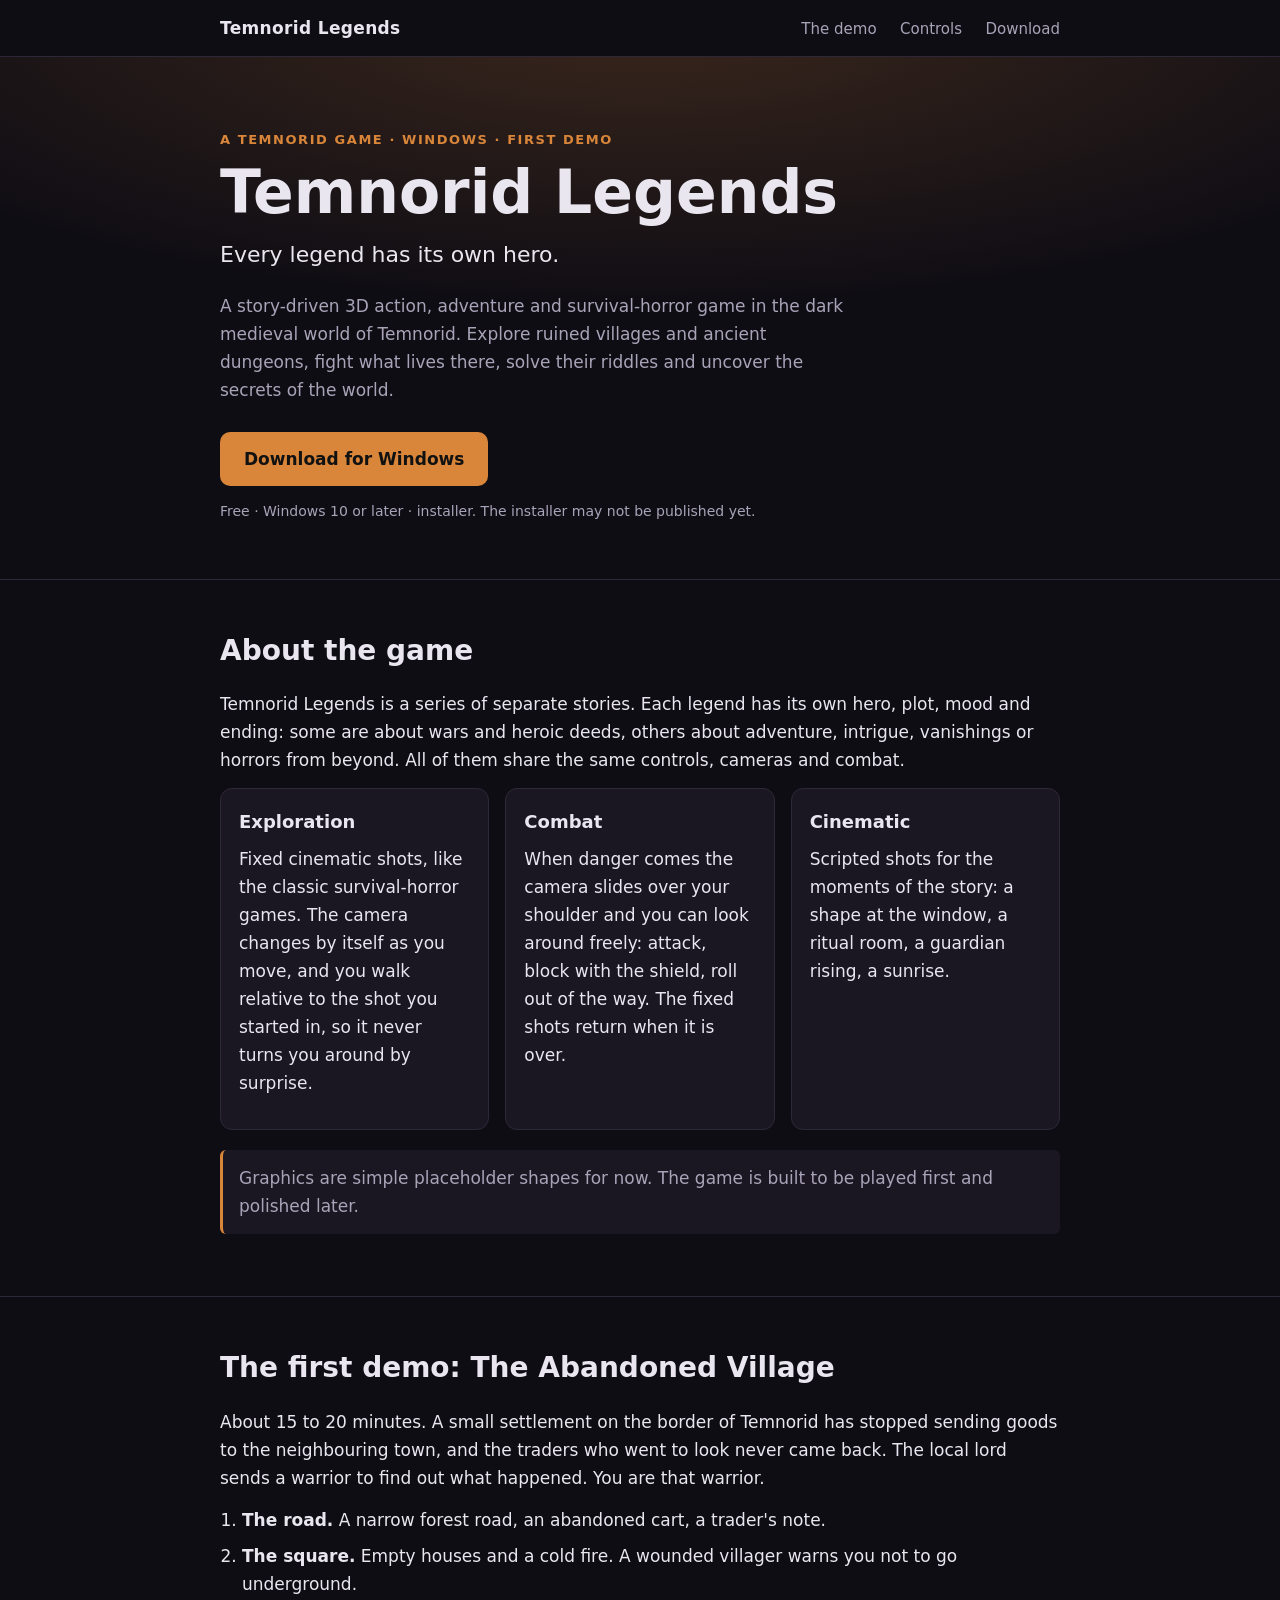
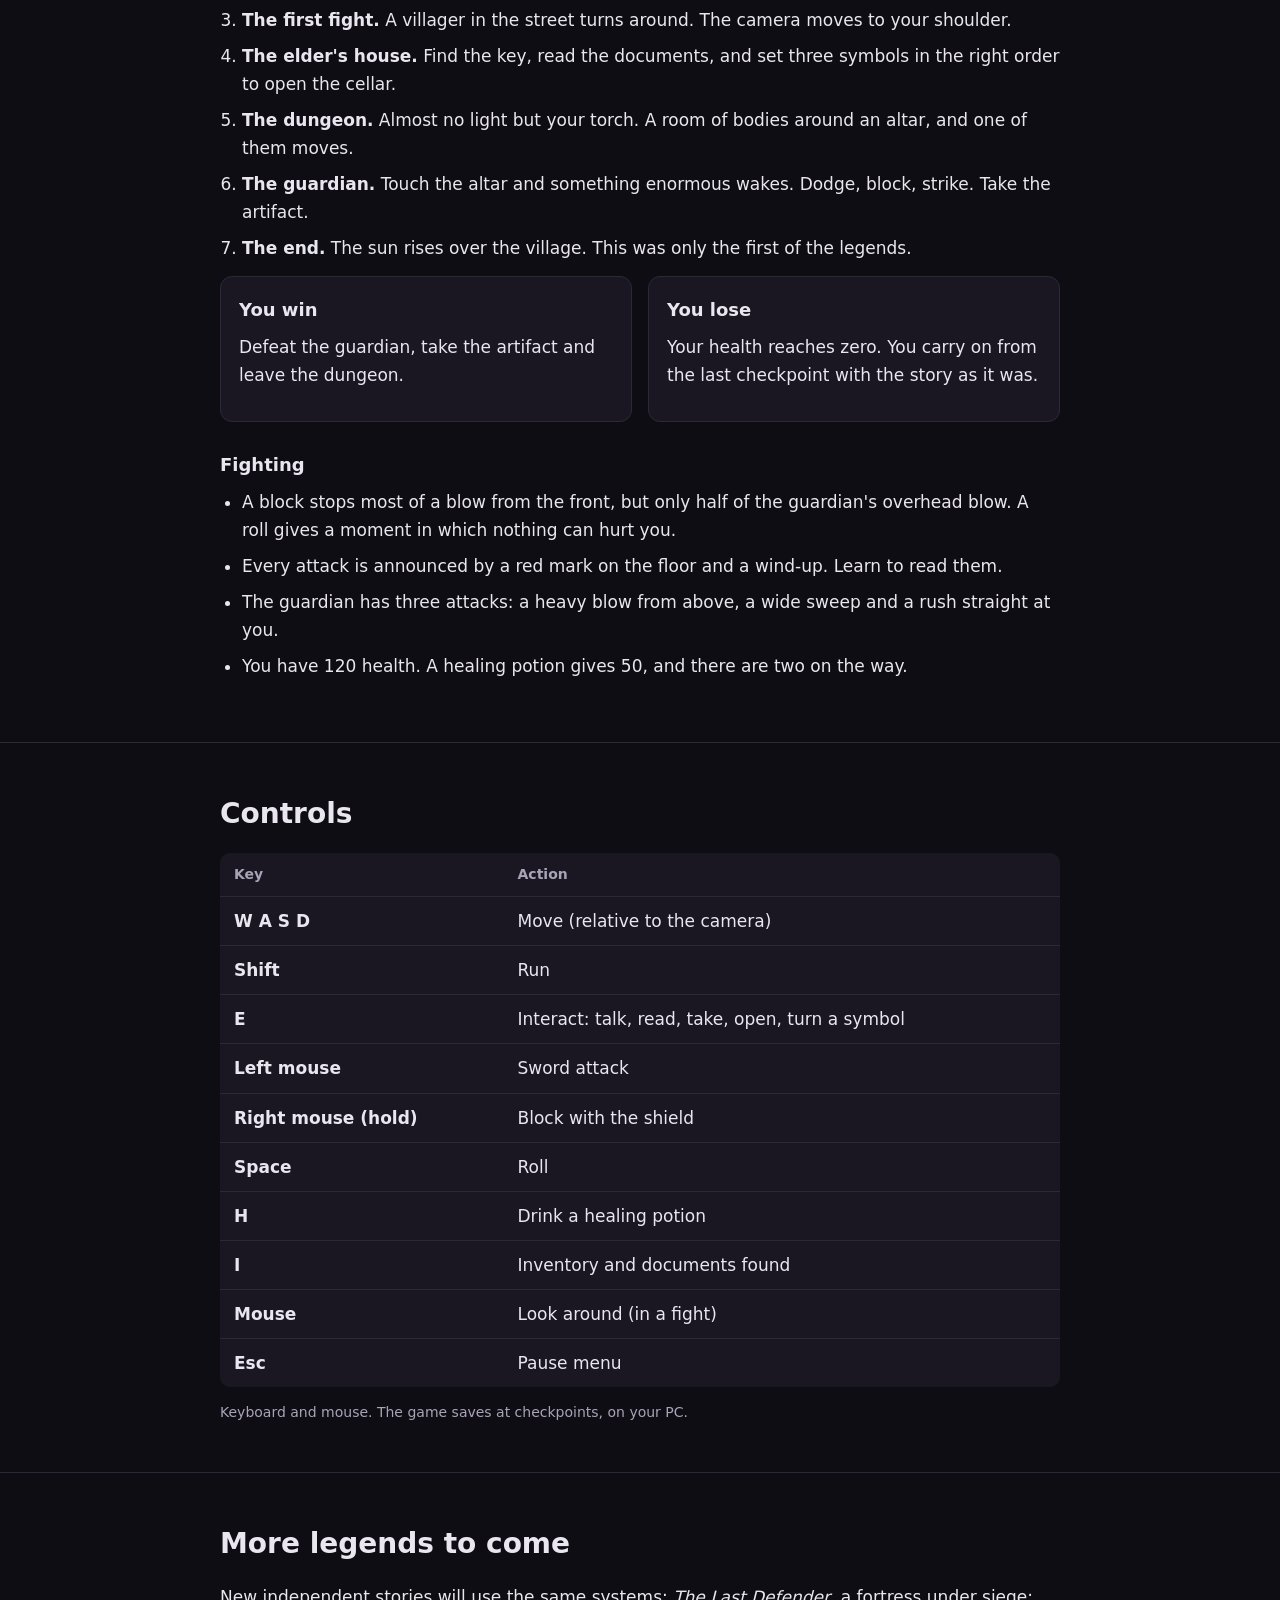
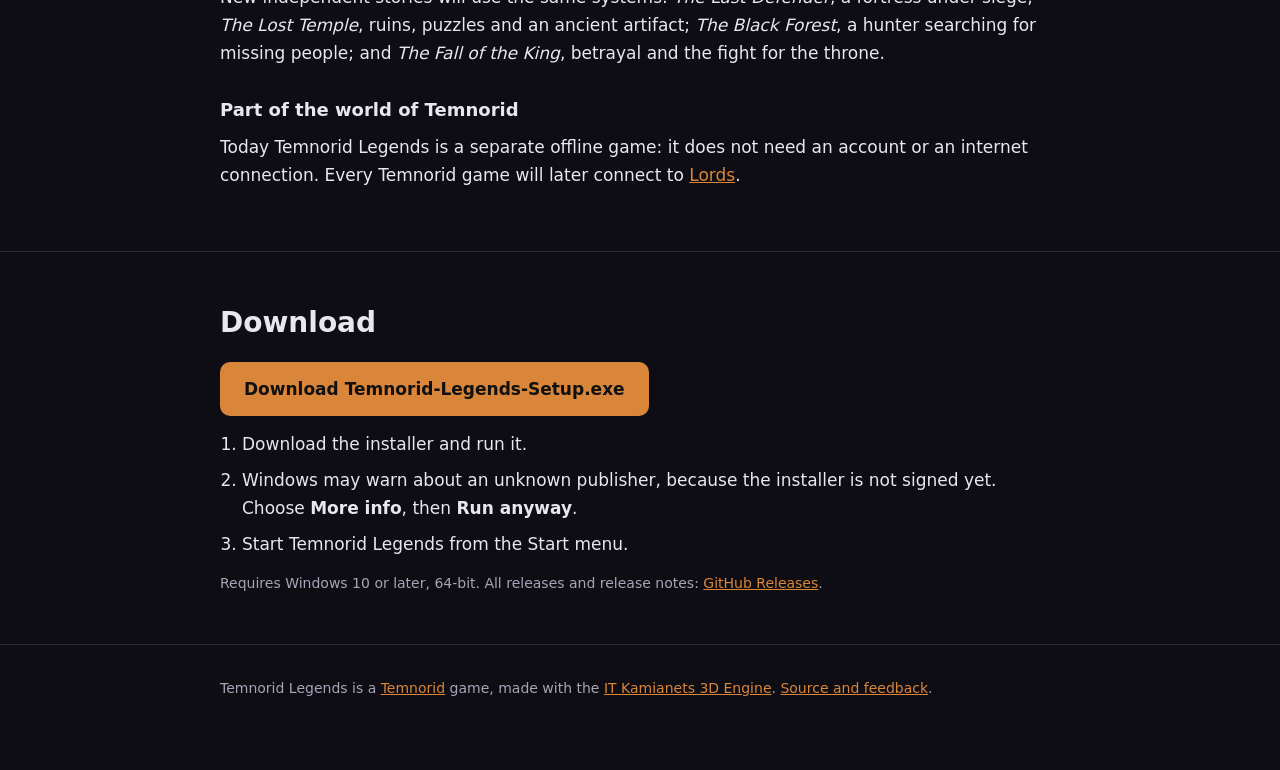
==== docs/index.html @ eae2a711 "Initial release of Temnorid legends" ====
<!doctype html>
<html lang="en">
<head>
	<meta charset="utf-8">
	<meta name="viewport" content="width=device-width, initial-scale=1">
	<title>Temnorid Legends</title>
	<meta name="description" content="Temnorid Legends: a story-driven 3D action, adventure and survival-horror game in the dark medieval world of Temnorid. The first demo, The Abandoned Village, sends a lone warrior to find out why a border settlement went silent.">
	<link rel="canonical" href="https://legends.temnorid.com/">
	<meta property="og:type" content="website">
	<meta property="og:title" content="Temnorid Legends">
	<meta property="og:description" content="Every legend has its own hero. The first demo: The Abandoned Village.">
	<meta property="og:url" content="https://legends.temnorid.com/">
	<meta name="theme-color" content="#0f0d14">
	<style>
		:root { --accent: #d9863a; --bg: #0f0d14; --panel: #1a1722; --line: #2d2838; --text: #e9e6f0; --muted: #a9a3b8; }
		* { box-sizing: border-box; }
		html { scroll-behavior: smooth; }
		body { margin: 0; background: var(--bg); color: var(--text); font: 17px/1.65 system-ui, -apple-system, "Segoe UI", Roboto, sans-serif; }
		a { color: var(--accent); }
		.wrap { max-width: 880px; margin: 0 auto; padding: 0 20px; }
		header.site { border-bottom: 1px solid var(--line); }
		header.site .wrap { display: flex; align-items: center; justify-content: space-between; padding-top: 14px; padding-bottom: 14px; }
		.brand { font-weight: 700; color: var(--text); text-decoration: none; letter-spacing: .02em; }
		nav a { margin-left: 18px; color: var(--muted); text-decoration: none; font-size: 15px; }
		nav a:hover { color: var(--text); }
		.hero { padding: 72px 0 56px; border-bottom: 1px solid var(--line); background: radial-gradient(900px 300px at 50% -10%, color-mix(in srgb, var(--accent) 22%, transparent), transparent); }
		.eyebrow { color: var(--accent); font-weight: 700; letter-spacing: .12em; text-transform: uppercase; font-size: 13px; margin: 0 0 10px; }
		h1 { font-size: clamp(36px, 7vw, 60px); line-height: 1.08; margin: 0 0 12px; }
		.tagline { font-size: 22px; color: var(--text); margin: 0 0 18px; }
		.lead { color: var(--muted); max-width: 640px; margin: 0 0 28px; }
		.btn { display: inline-block; background: var(--accent); color: #111; font-weight: 700; padding: 13px 24px; border-radius: 10px; text-decoration: none; }
		.btn:hover { filter: brightness(1.1); }
		.fine { color: var(--muted); font-size: 14px; margin: 14px 0 0; }
		section { padding: 48px 0; border-bottom: 1px solid var(--line); }
		h2 { font-size: 28px; margin: 0 0 16px; }
		h3 { font-size: 18px; margin: 28px 0 8px; }
		p { margin: 0 0 14px; }
		ol, ul { padding-left: 22px; margin: 0 0 14px; }
		li { margin-bottom: 8px; }
		table { width: 100%; border-collapse: collapse; background: var(--panel); border-radius: 10px; overflow: hidden; }
		th, td { text-align: left; padding: 10px 14px; border-bottom: 1px solid var(--line); vertical-align: top; }
		th { color: var(--muted); font-weight: 600; font-size: 14px; }
		tr:last-child td { border-bottom: 0; }
		td:first-child { white-space: nowrap; font-weight: 600; }
		.cards { display: grid; gap: 16px; grid-template-columns: repeat(auto-fit, minmax(240px, 1fr)); }
		.card { background: var(--panel); border: 1px solid var(--line); border-radius: 12px; padding: 18px; }
		.card h3 { margin-top: 0; }
		.note { background: var(--panel); border-left: 3px solid var(--accent); padding: 14px 16px; border-radius: 6px; color: var(--muted); }
		footer { padding: 32px 0 56px; color: var(--muted); font-size: 14px; }
		:focus-visible { outline: 2px solid var(--accent); outline-offset: 3px; }
		@media (max-width: 560px) { nav a:not(:last-child) { display: none; } }
	</style>
</head>
<body>
	<header class="site">
		<div class="wrap">
			<a class="brand" href="./">Temnorid Legends</a>
			<nav aria-label="Main">
				<a href="#demo">The demo</a>
				<a href="#controls">Controls</a>
				<a href="#download">Download</a>
			</nav>
		</div>
	</header>

	<main>
		<div class="hero">
			<div class="wrap">
				<p class="eyebrow">A Temnorid game · Windows · first demo</p>
				<h1>Temnorid Legends</h1>
				<p class="tagline">Every legend has its own hero.</p>
				<p class="lead">A story-driven 3D action, adventure and survival-horror game in the dark medieval world of Temnorid. Explore ruined villages and ancient dungeons, fight what lives there, solve their riddles and uncover the secrets of the world.</p>
				<a class="btn" href="https://github.com/WebArtWork/legends.temnorid.com/releases/latest/download/Temnorid-Legends-Setup.exe">Download for Windows</a>
				<p class="fine">Free · Windows 10 or later · installer. The installer may not be published yet.</p>
			</div>
		</div>

		<section id="about">
			<div class="wrap">
				<h2>About the game</h2>
				<p>Temnorid Legends is a series of separate stories. Each legend has its own hero, plot, mood and ending: some are about wars and heroic deeds, others about adventure, intrigue, vanishings or horrors from beyond. All of them share the same controls, cameras and combat.</p>
				<div class="cards">
					<div class="card"><h3>Exploration</h3><p>Fixed cinematic shots, like the classic survival-horror games. The camera changes by itself as you move, and you walk relative to the shot you started in, so it never turns you around by surprise.</p></div>
					<div class="card"><h3>Combat</h3><p>When danger comes the camera slides over your shoulder and you can look around freely: attack, block with the shield, roll out of the way. The fixed shots return when it is over.</p></div>
					<div class="card"><h3>Cinematic</h3><p>Scripted shots for the moments of the story: a shape at the window, a ritual room, a guardian rising, a sunrise.</p></div>
				</div>
				<p class="note" style="margin-top:20px">Graphics are simple placeholder shapes for now. The game is built to be played first and polished later.</p>
			</div>
		</section>

		<section id="demo">
			<div class="wrap">
				<h2>The first demo: The Abandoned Village</h2>
				<p>About 15 to 20 minutes. A small settlement on the border of Temnorid has stopped sending goods to the neighbouring town, and the traders who went to look never came back. The local lord sends a warrior to find out what happened. You are that warrior.</p>
				<ol>
					<li><strong>The road.</strong> A narrow forest road, an abandoned cart, a trader's note.</li>
					<li><strong>The square.</strong> Empty houses and a cold fire. A wounded villager warns you not to go underground.</li>
					<li><strong>The first fight.</strong> A villager in the street turns around. The camera moves to your shoulder.</li>
					<li><strong>The elder's house.</strong> Find the key, read the documents, and set three symbols in the right order to open the cellar.</li>
					<li><strong>The dungeon.</strong> Almost no light but your torch. A room of bodies around an altar, and one of them moves.</li>
					<li><strong>The guardian.</strong> Touch the altar and something enormous wakes. Dodge, block, strike. Take the artifact.</li>
					<li><strong>The end.</strong> The sun rises over the village. This was only the first of the legends.</li>
				</ol>
				<div class="cards">
					<div class="card"><h3>You win</h3><p>Defeat the guardian, take the artifact and leave the dungeon.</p></div>
					<div class="card"><h3>You lose</h3><p>Your health reaches zero. You carry on from the last checkpoint with the story as it was.</p></div>
				</div>
				<h3>Fighting</h3>
				<ul>
					<li>A block stops most of a blow from the front, but only half of the guardian's overhead blow. A roll gives a moment in which nothing can hurt you.</li>
					<li>Every attack is announced by a red mark on the floor and a wind-up. Learn to read them.</li>
					<li>The guardian has three attacks: a heavy blow from above, a wide sweep and a rush straight at you.</li>
					<li>You have 120 health. A healing potion gives 50, and there are two on the way.</li>
				</ul>
			</div>
		</section>

		<section id="controls">
			<div class="wrap">
				<h2>Controls</h2>
				<table>
					<thead><tr><th>Key</th><th>Action</th></tr></thead>
					<tbody>
						<tr><td>W A S D</td><td>Move (relative to the camera)</td></tr>
						<tr><td>Shift</td><td>Run</td></tr>
						<tr><td>E</td><td>Interact: talk, read, take, open, turn a symbol</td></tr>
						<tr><td>Left mouse</td><td>Sword attack</td></tr>
						<tr><td>Right mouse (hold)</td><td>Block with the shield</td></tr>
						<tr><td>Space</td><td>Roll</td></tr>
						<tr><td>H</td><td>Drink a healing potion</td></tr>
						<tr><td>I</td><td>Inventory and documents found</td></tr>
						<tr><td>Mouse</td><td>Look around (in a fight)</td></tr>
						<tr><td>Esc</td><td>Pause menu</td></tr>
					</tbody>
				</table>
				<p class="fine">Keyboard and mouse. The game saves at checkpoints, on your PC.</p>
			</div>
		</section>

		<section id="next">
			<div class="wrap">
				<h2>More legends to come</h2>
				<p>New independent stories will use the same systems: <em>The Last Defender</em>, a fortress under siege; <em>The Lost Temple</em>, ruins, puzzles and an ancient artifact; <em>The Black Forest</em>, a hunter searching for missing people; and <em>The Fall of the King</em>, betrayal and the fight for the throne.</p>
				<h3>Part of the world of Temnorid</h3>
				<p>Today Temnorid Legends is a separate offline game: it does not need an account or an internet connection. Every Temnorid game will later connect to <a href="https://lords.temnorid.com">Lords</a>.</p>
			</div>
		</section>

		<section id="download">
			<div class="wrap">
				<h2>Download</h2>
				<p><a class="btn" href="https://github.com/WebArtWork/legends.temnorid.com/releases/latest/download/Temnorid-Legends-Setup.exe">Download Temnorid-Legends-Setup.exe</a></p>
				<ol>
					<li>Download the installer and run it.</li>
					<li>Windows may warn about an unknown publisher, because the installer is not signed yet. Choose <strong>More info</strong>, then <strong>Run anyway</strong>.</li>
					<li>Start Temnorid Legends from the Start menu.</li>
				</ol>
				<p class="fine">Requires Windows 10 or later, 64-bit. All releases and release notes: <a href="https://github.com/WebArtWork/legends.temnorid.com/releases">GitHub Releases</a>.</p>
			</div>
		</section>
	</main>

	<footer>
		<div class="wrap">
			<p>Temnorid Legends is a <a href="https://temnorid.com">Temnorid</a> game, made with the <a href="https://3d.itkamianets.com">IT Kamianets 3D Engine</a>. <a href="https://github.com/WebArtWork/legends.temnorid.com">Source and feedback</a>.</p>
		</div>
	</footer>
</body>
</html>
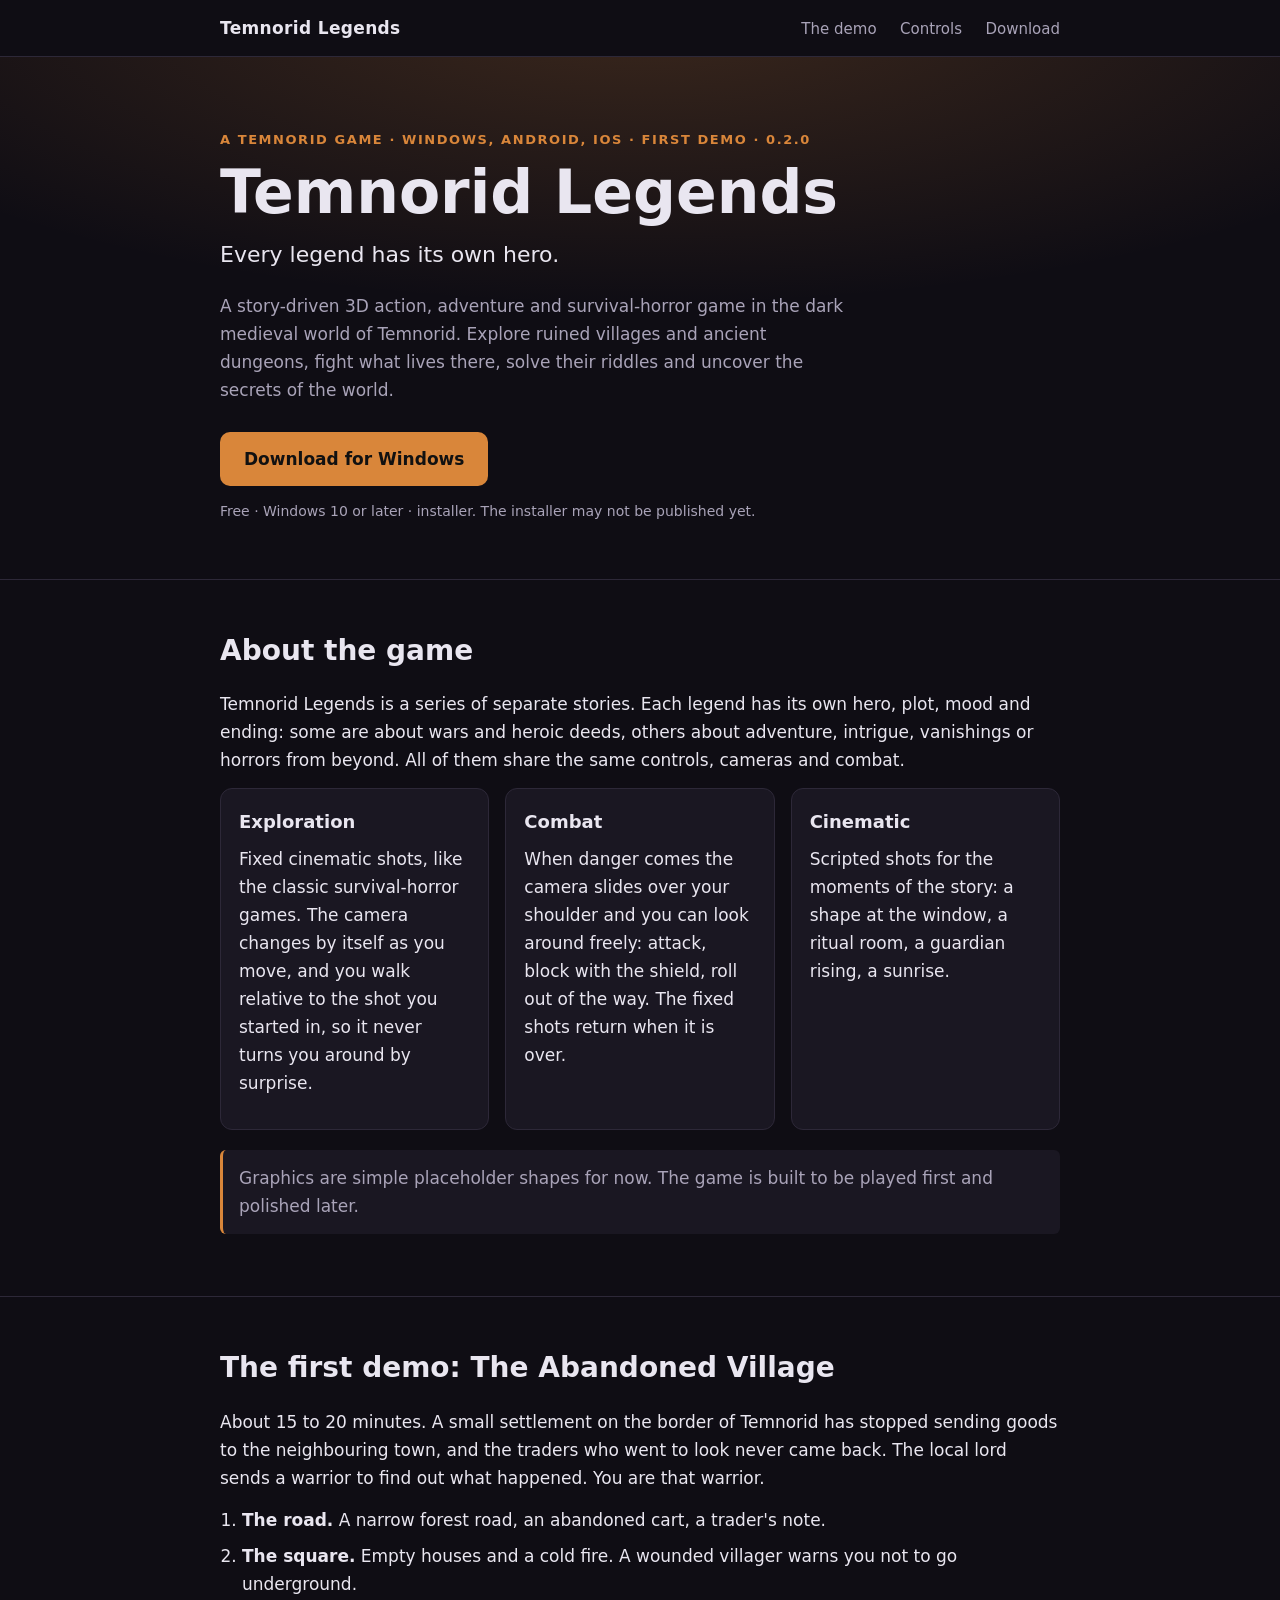
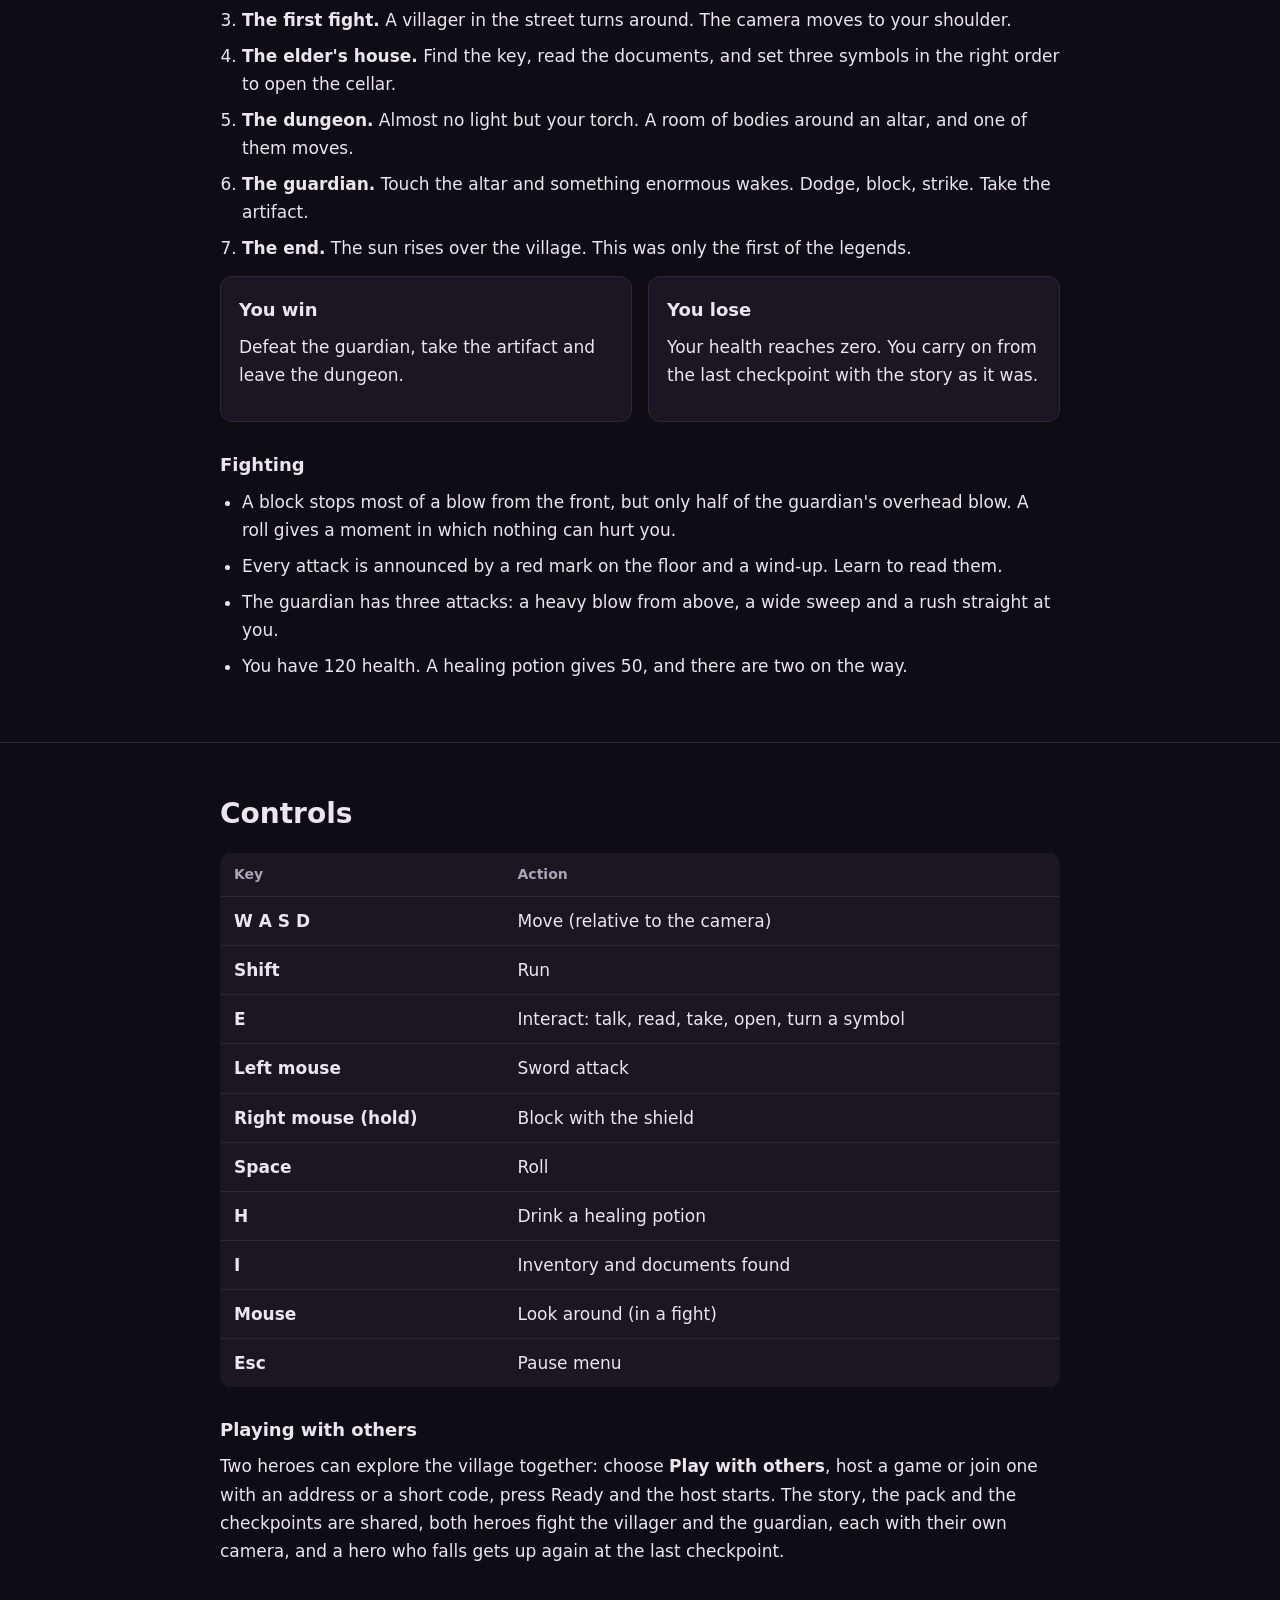
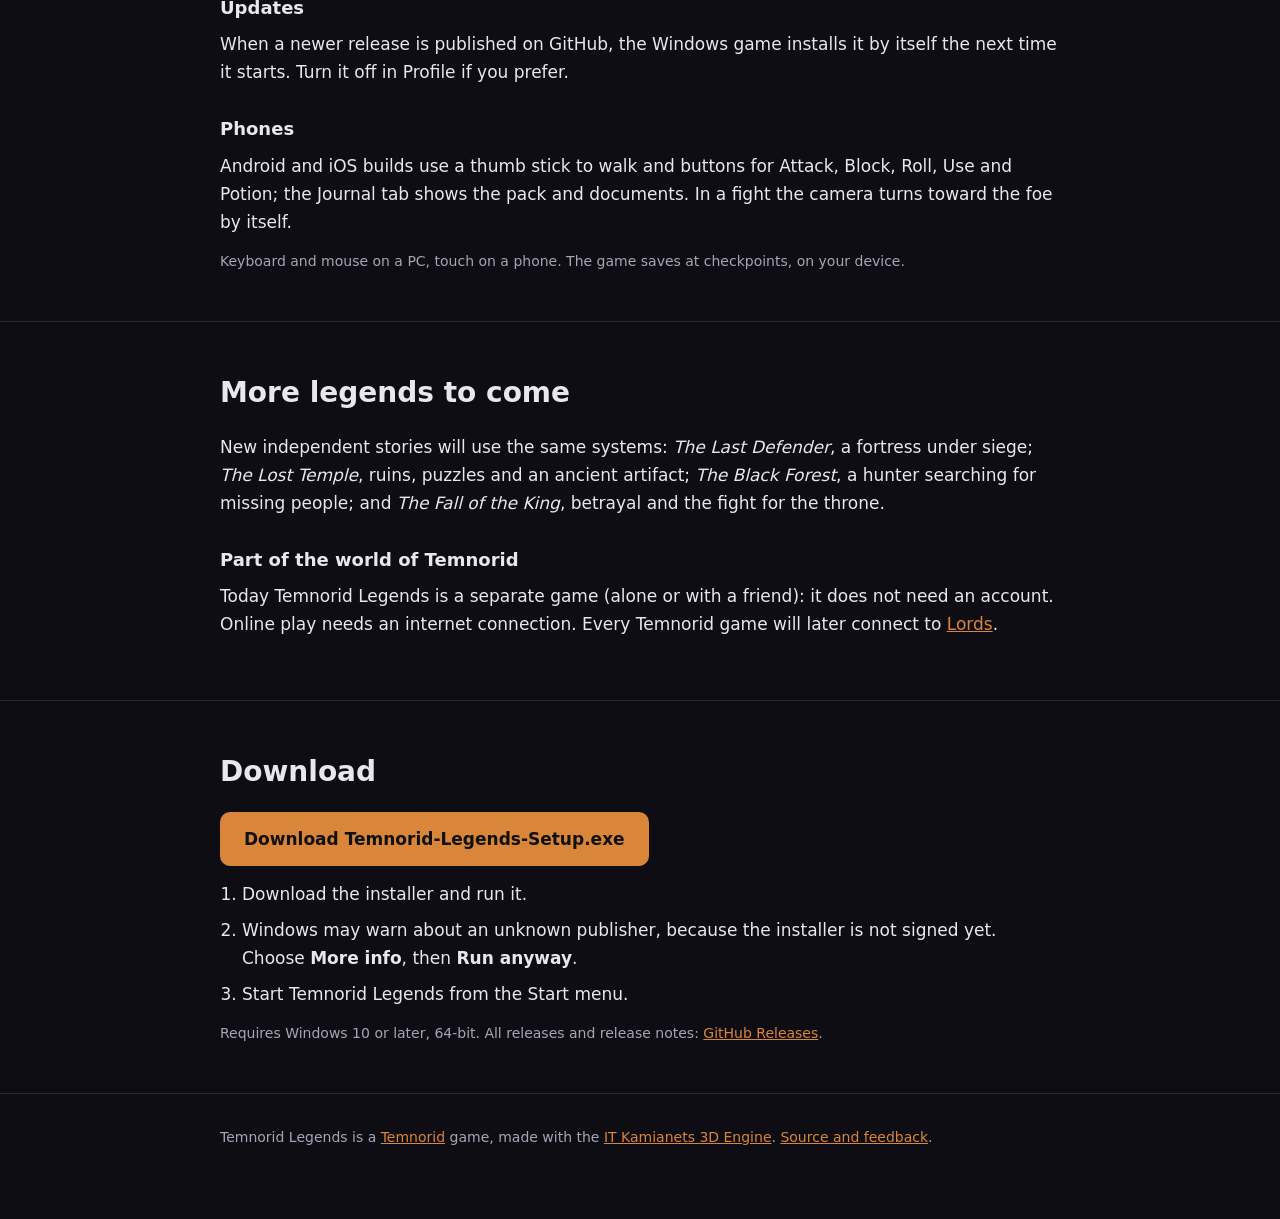
==== commit e96217db: "0.2.0: Lords-style Boot, Menu and in-game bars, online play with others, touch controls for phones, " ====
--- a/docs/index.html
+++ b/docs/index.html
@@ -66,7 +66,7 @@
 	<main>
 		<div class="hero">
 			<div class="wrap">
-				<p class="eyebrow">A Temnorid game · Windows · first demo</p>
+				<p class="eyebrow">A Temnorid game · Windows, Android, iOS · first demo · 0.2.0</p>
 				<h1>Temnorid Legends</h1>
 				<p class="tagline">Every legend has its own hero.</p>
 				<p class="lead">A story-driven 3D action, adventure and survival-horror game in the dark medieval world of Temnorid. Explore ruined villages and ancient dungeons, fight what lives there, solve their riddles and uncover the secrets of the world.</p>
@@ -133,7 +133,13 @@
 						<tr><td>Esc</td><td>Pause menu</td></tr>
 					</tbody>
 				</table>
-				<p class="fine">Keyboard and mouse. The game saves at checkpoints, on your PC.</p>
+				<h3>Playing with others</h3>
+				<p>Two heroes can explore the village together: choose <strong>Play with others</strong>, host a game or join one with an address or a short code, press Ready and the host starts. The story, the pack and the checkpoints are shared, both heroes fight the villager and the guardian, each with their own camera, and a hero who falls gets up again at the last checkpoint.</p>
+				<h3>Updates</h3>
+				<p>When a newer release is published on GitHub, the Windows game installs it by itself the next time it starts. Turn it off in Profile if you prefer.</p>
+				<h3>Phones</h3>
+				<p>Android and iOS builds use a thumb stick to walk and buttons for Attack, Block, Roll, Use and Potion; the Journal tab shows the pack and documents. In a fight the camera turns toward the foe by itself.</p>
+				<p class="fine">Keyboard and mouse on a PC, touch on a phone. The game saves at checkpoints, on your device.</p>
 			</div>
 		</section>
 
@@ -142,7 +148,7 @@
 				<h2>More legends to come</h2>
 				<p>New independent stories will use the same systems: <em>The Last Defender</em>, a fortress under siege; <em>The Lost Temple</em>, ruins, puzzles and an ancient artifact; <em>The Black Forest</em>, a hunter searching for missing people; and <em>The Fall of the King</em>, betrayal and the fight for the throne.</p>
 				<h3>Part of the world of Temnorid</h3>
-				<p>Today Temnorid Legends is a separate offline game: it does not need an account or an internet connection. Every Temnorid game will later connect to <a href="https://lords.temnorid.com">Lords</a>.</p>
+				<p>Today Temnorid Legends is a separate game (alone or with a friend): it does not need an account. Online play needs an internet connection. Every Temnorid game will later connect to <a href="https://lords.temnorid.com">Lords</a>.</p>
 			</div>
 		</section>
 
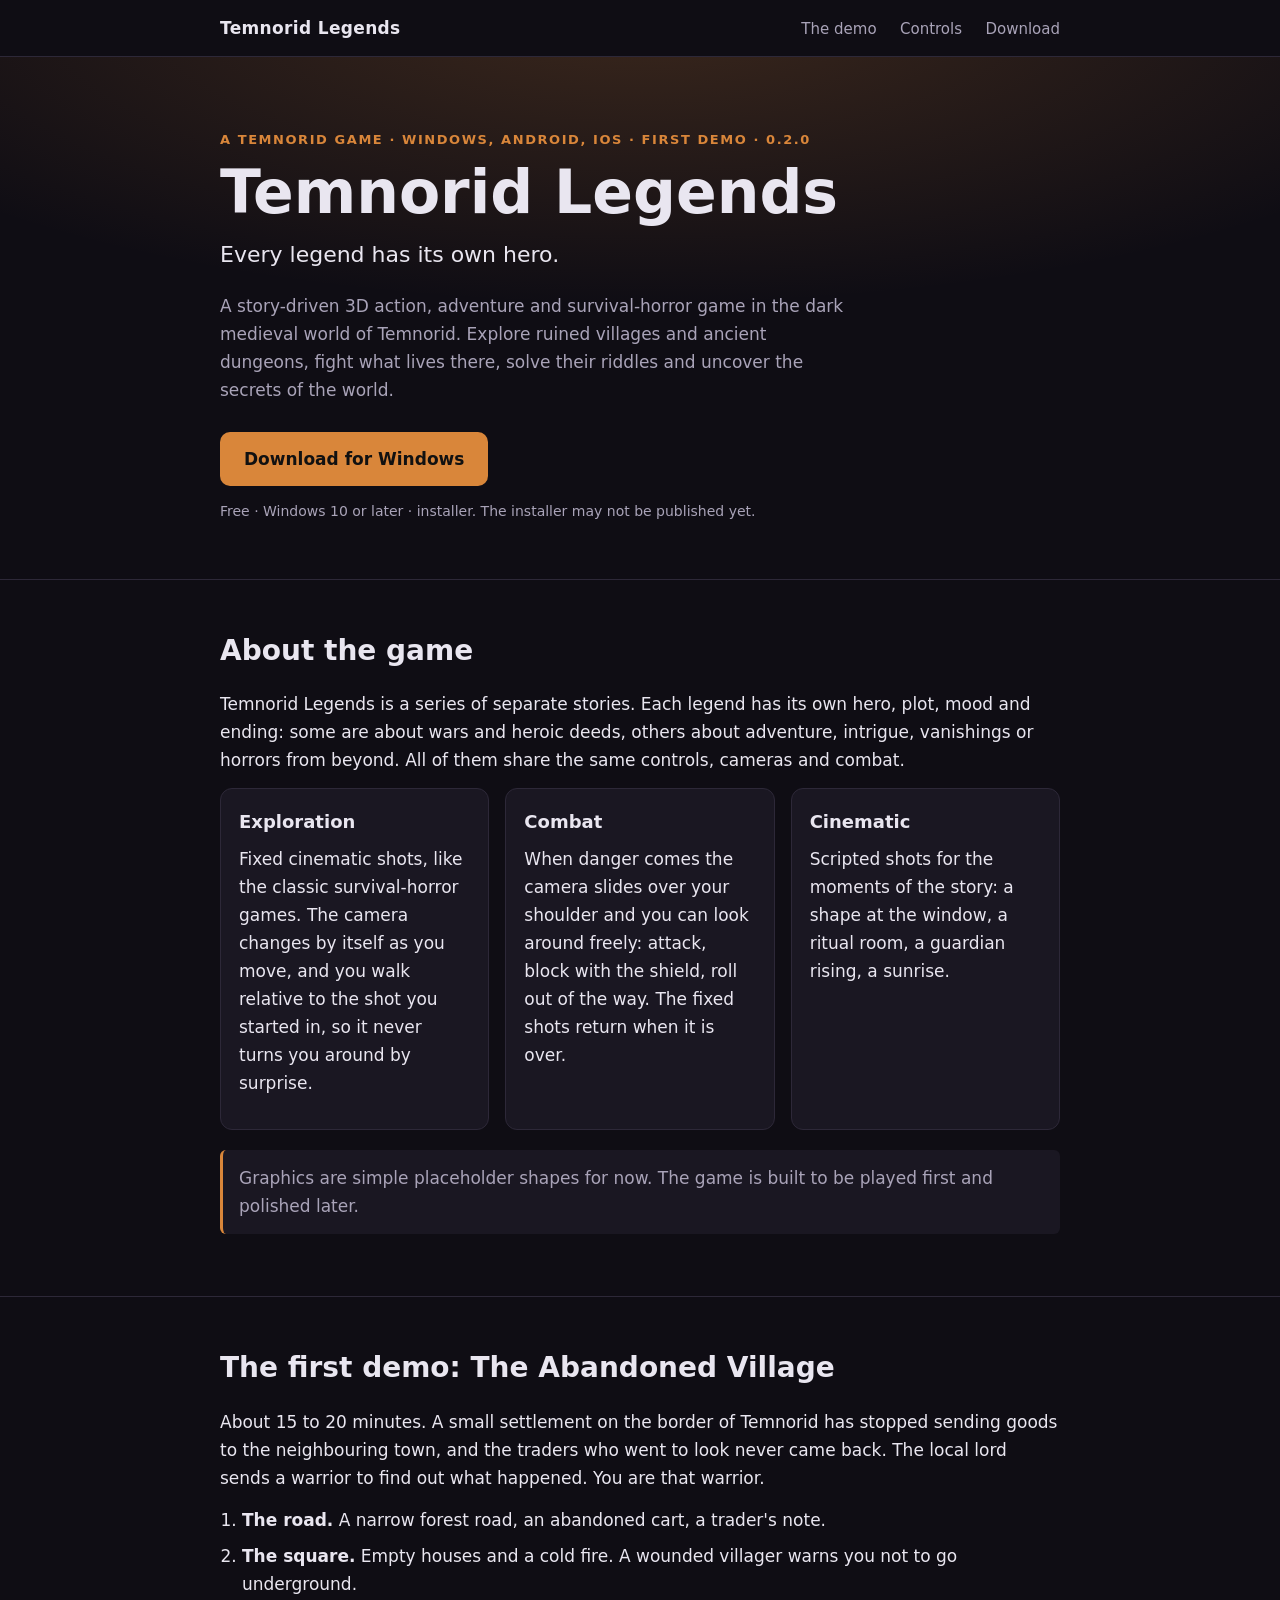
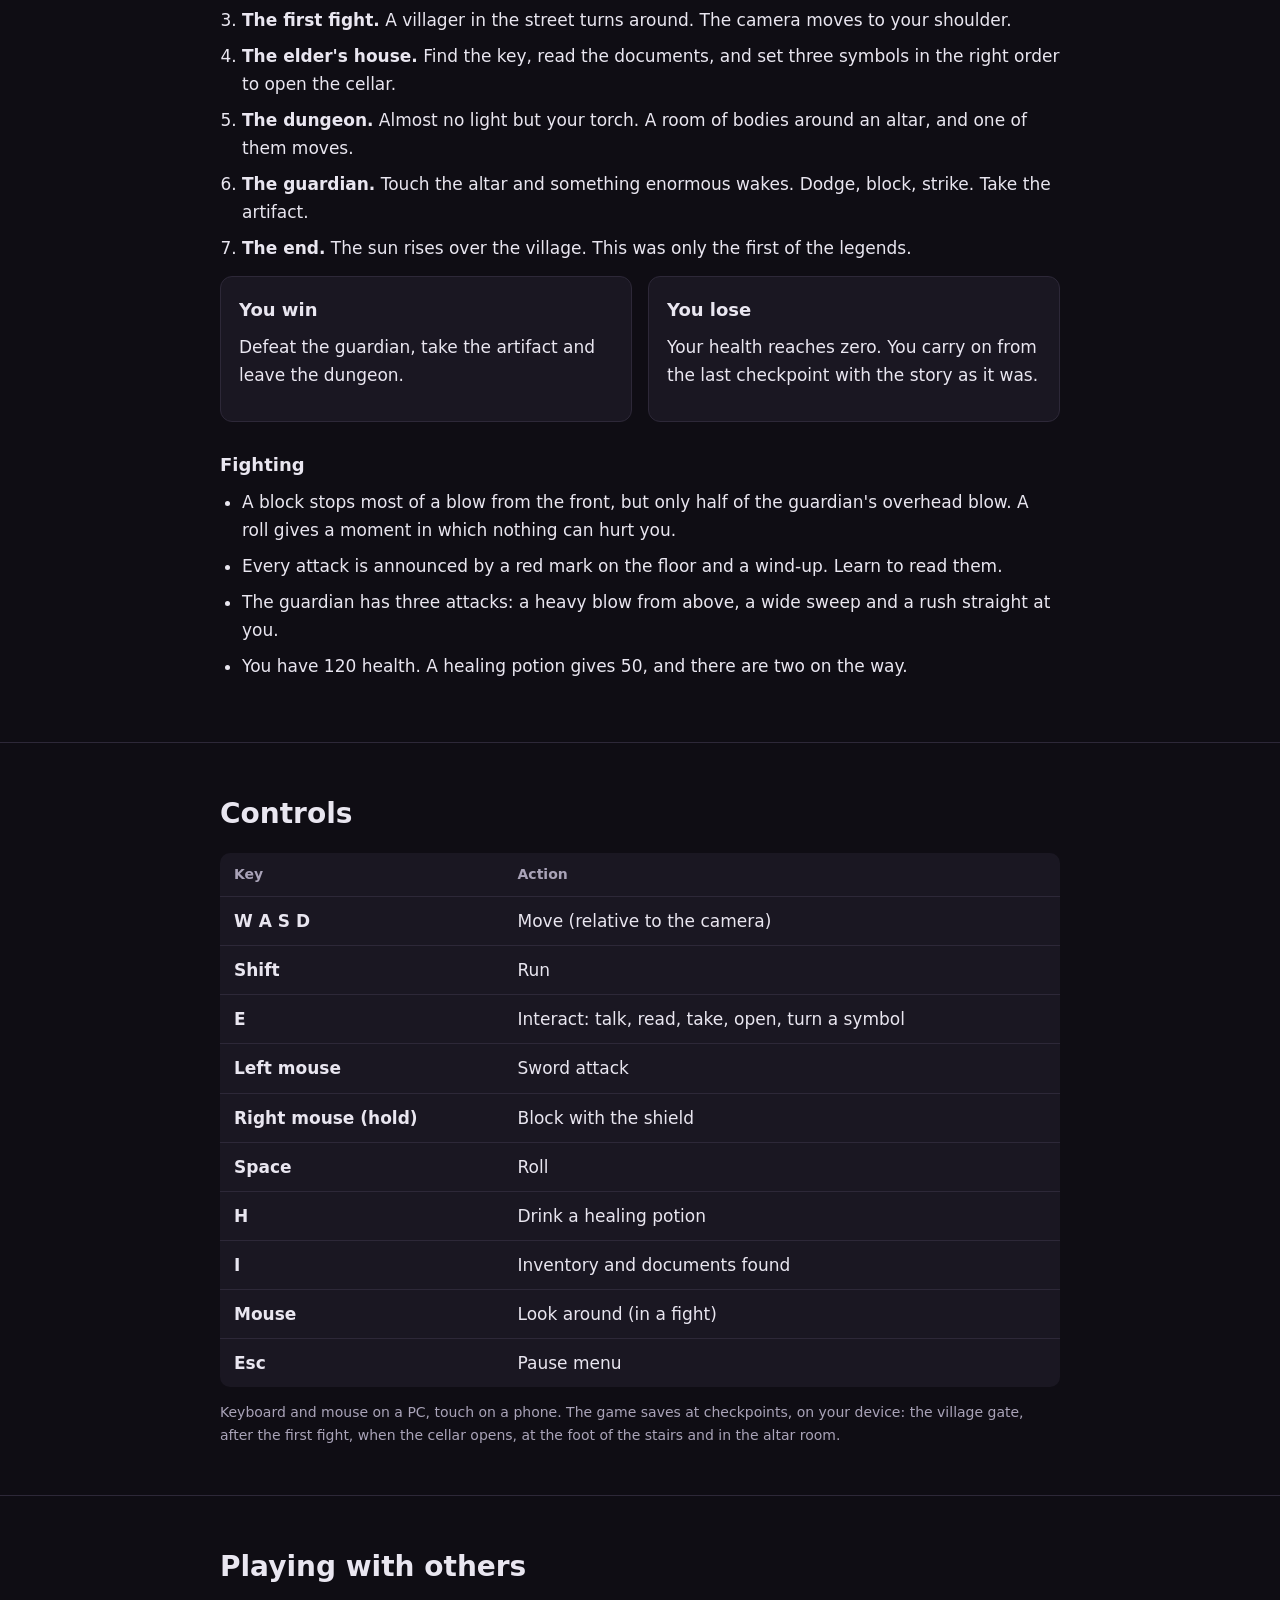
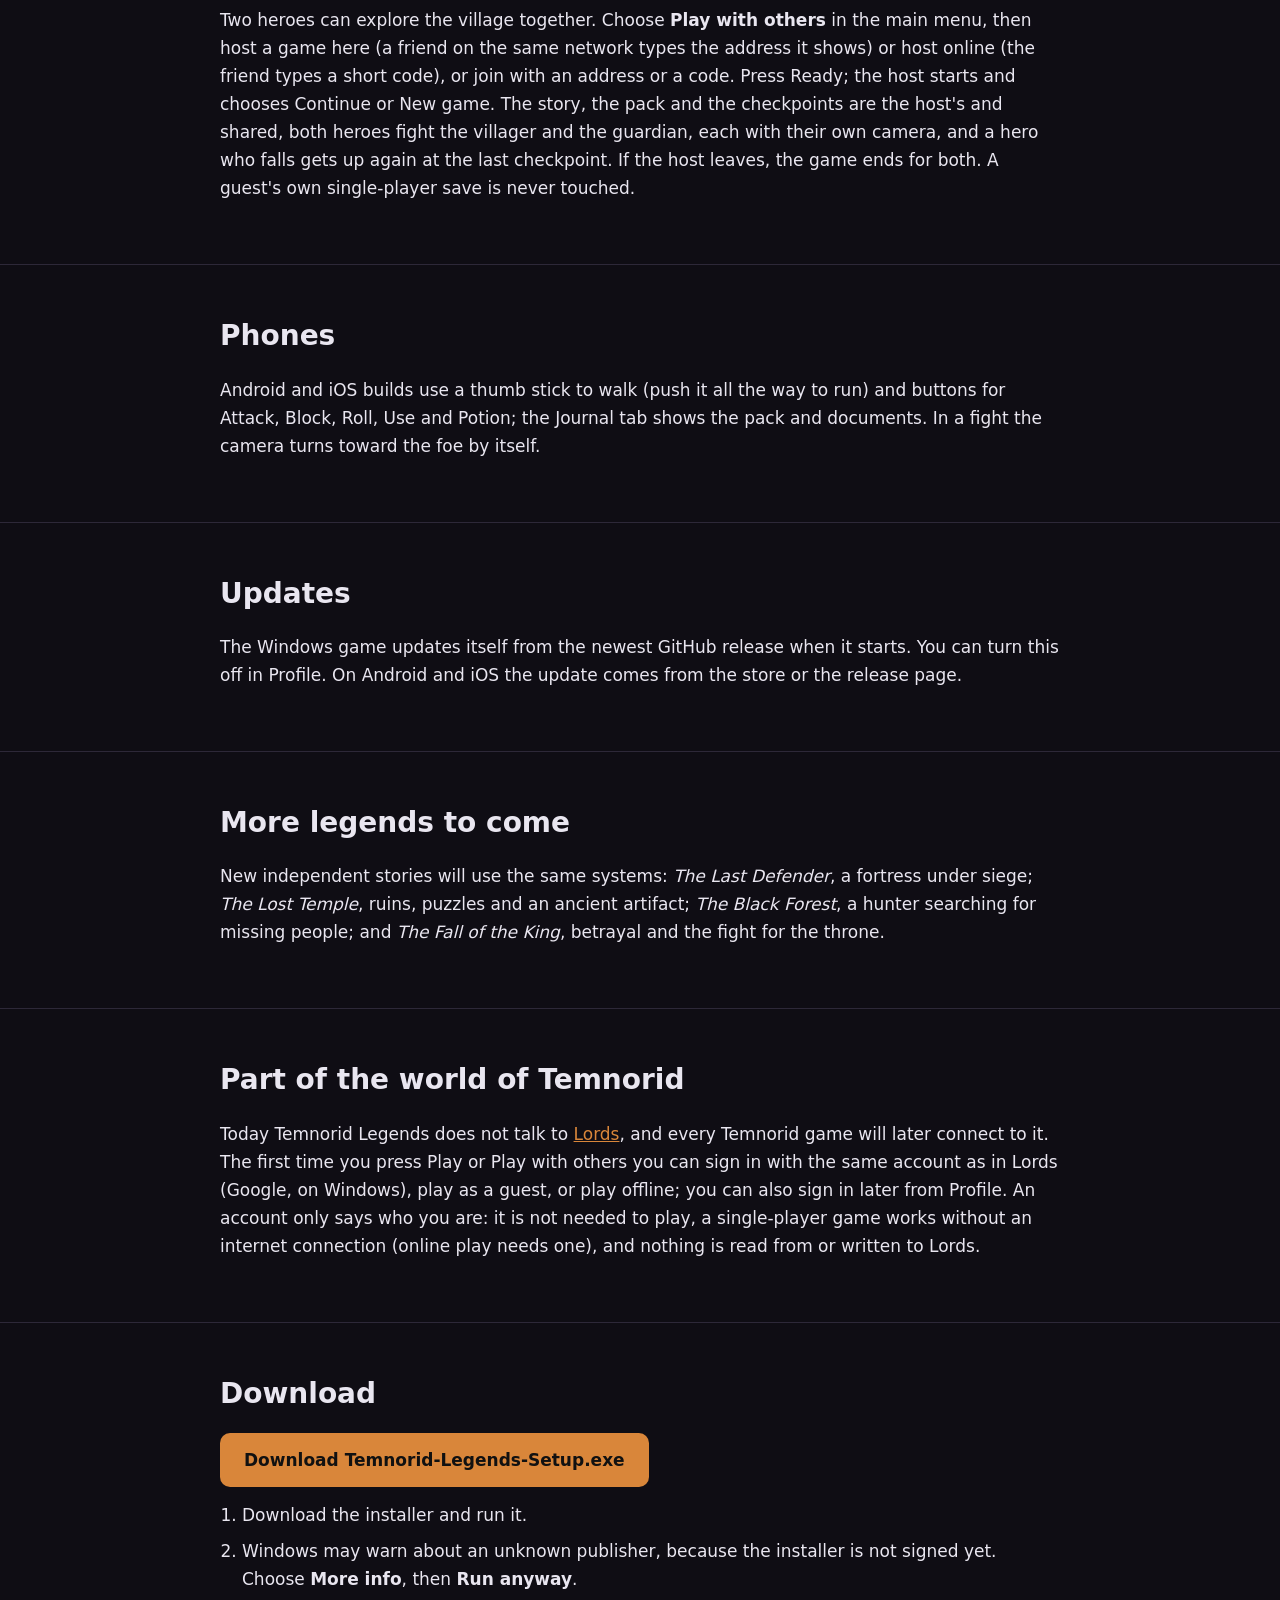
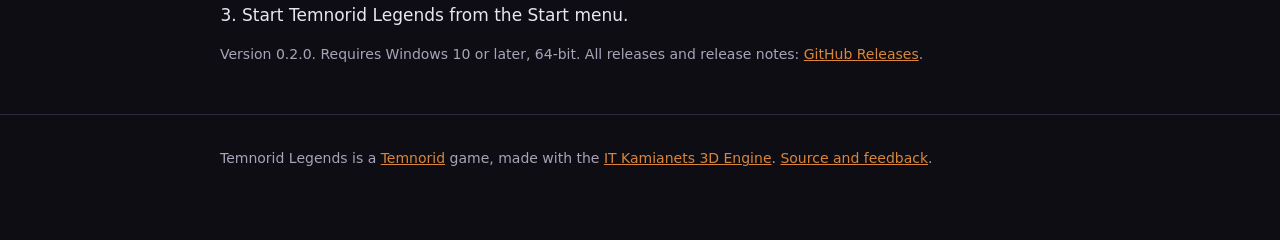
==== commit 21599085: "Docs page: describe the current menu, online play, phones, updates and sign-in" ====
--- a/docs/index.html
+++ b/docs/index.html
@@ -133,13 +133,28 @@
 						<tr><td>Esc</td><td>Pause menu</td></tr>
 					</tbody>
 				</table>
-				<h3>Playing with others</h3>
-				<p>Two heroes can explore the village together: choose <strong>Play with others</strong>, host a game or join one with an address or a short code, press Ready and the host starts. The story, the pack and the checkpoints are shared, both heroes fight the villager and the guardian, each with their own camera, and a hero who falls gets up again at the last checkpoint.</p>
-				<h3>Updates</h3>
-				<p>When a newer release is published on GitHub, the Windows game installs it by itself the next time it starts. Turn it off in Profile if you prefer.</p>
-				<h3>Phones</h3>
-				<p>Android and iOS builds use a thumb stick to walk and buttons for Attack, Block, Roll, Use and Potion; the Journal tab shows the pack and documents. In a fight the camera turns toward the foe by itself.</p>
-				<p class="fine">Keyboard and mouse on a PC, touch on a phone. The game saves at checkpoints, on your device.</p>
+				<p class="fine">Keyboard and mouse on a PC, touch on a phone. The game saves at checkpoints, on your device: the village gate, after the first fight, when the cellar opens, at the foot of the stairs and in the altar room.</p>
+			</div>
+		</section>
+
+		<section id="others">
+			<div class="wrap">
+				<h2>Playing with others</h2>
+				<p>Two heroes can explore the village together. Choose <strong>Play with others</strong> in the main menu, then host a game here (a friend on the same network types the address it shows) or host online (the friend types a short code), or join with an address or a code. Press Ready; the host starts and chooses Continue or New game. The story, the pack and the checkpoints are the host's and shared, both heroes fight the villager and the guardian, each with their own camera, and a hero who falls gets up again at the last checkpoint. If the host leaves, the game ends for both. A guest's own single-player save is never touched.</p>
+			</div>
+		</section>
+
+		<section id="phones">
+			<div class="wrap">
+				<h2>Phones</h2>
+				<p>Android and iOS builds use a thumb stick to walk (push it all the way to run) and buttons for Attack, Block, Roll, Use and Potion; the Journal tab shows the pack and documents. In a fight the camera turns toward the foe by itself.</p>
+			</div>
+		</section>
+
+		<section id="updates">
+			<div class="wrap">
+				<h2>Updates</h2>
+				<p>The Windows game updates itself from the newest GitHub release when it starts. You can turn this off in Profile. On Android and iOS the update comes from the store or the release page.</p>
 			</div>
 		</section>
 
@@ -147,8 +162,13 @@
 			<div class="wrap">
 				<h2>More legends to come</h2>
 				<p>New independent stories will use the same systems: <em>The Last Defender</em>, a fortress under siege; <em>The Lost Temple</em>, ruins, puzzles and an ancient artifact; <em>The Black Forest</em>, a hunter searching for missing people; and <em>The Fall of the King</em>, betrayal and the fight for the throne.</p>
-				<h3>Part of the world of Temnorid</h3>
-				<p>Today Temnorid Legends is a separate game (alone or with a friend): it does not need an account. Online play needs an internet connection. Every Temnorid game will later connect to <a href="https://lords.temnorid.com">Lords</a>.</p>
+			</div>
+		</section>
+
+		<section id="lords">
+			<div class="wrap">
+				<h2>Part of the world of Temnorid</h2>
+				<p>Today Temnorid Legends does not talk to <a href="https://lords.temnorid.com">Lords</a>, and every Temnorid game will later connect to it. The first time you press Play or Play with others you can sign in with the same account as in Lords (Google, on Windows), play as a guest, or play offline; you can also sign in later from Profile. An account only says who you are: it is not needed to play, a single-player game works without an internet connection (online play needs one), and nothing is read from or written to Lords.</p>
 			</div>
 		</section>
 
@@ -161,7 +181,7 @@
 					<li>Windows may warn about an unknown publisher, because the installer is not signed yet. Choose <strong>More info</strong>, then <strong>Run anyway</strong>.</li>
 					<li>Start Temnorid Legends from the Start menu.</li>
 				</ol>
-				<p class="fine">Requires Windows 10 or later, 64-bit. All releases and release notes: <a href="https://github.com/WebArtWork/legends.temnorid.com/releases">GitHub Releases</a>.</p>
+				<p class="fine">Version 0.2.0. Requires Windows 10 or later, 64-bit. All releases and release notes: <a href="https://github.com/WebArtWork/legends.temnorid.com/releases">GitHub Releases</a>.</p>
 			</div>
 		</section>
 	</main>
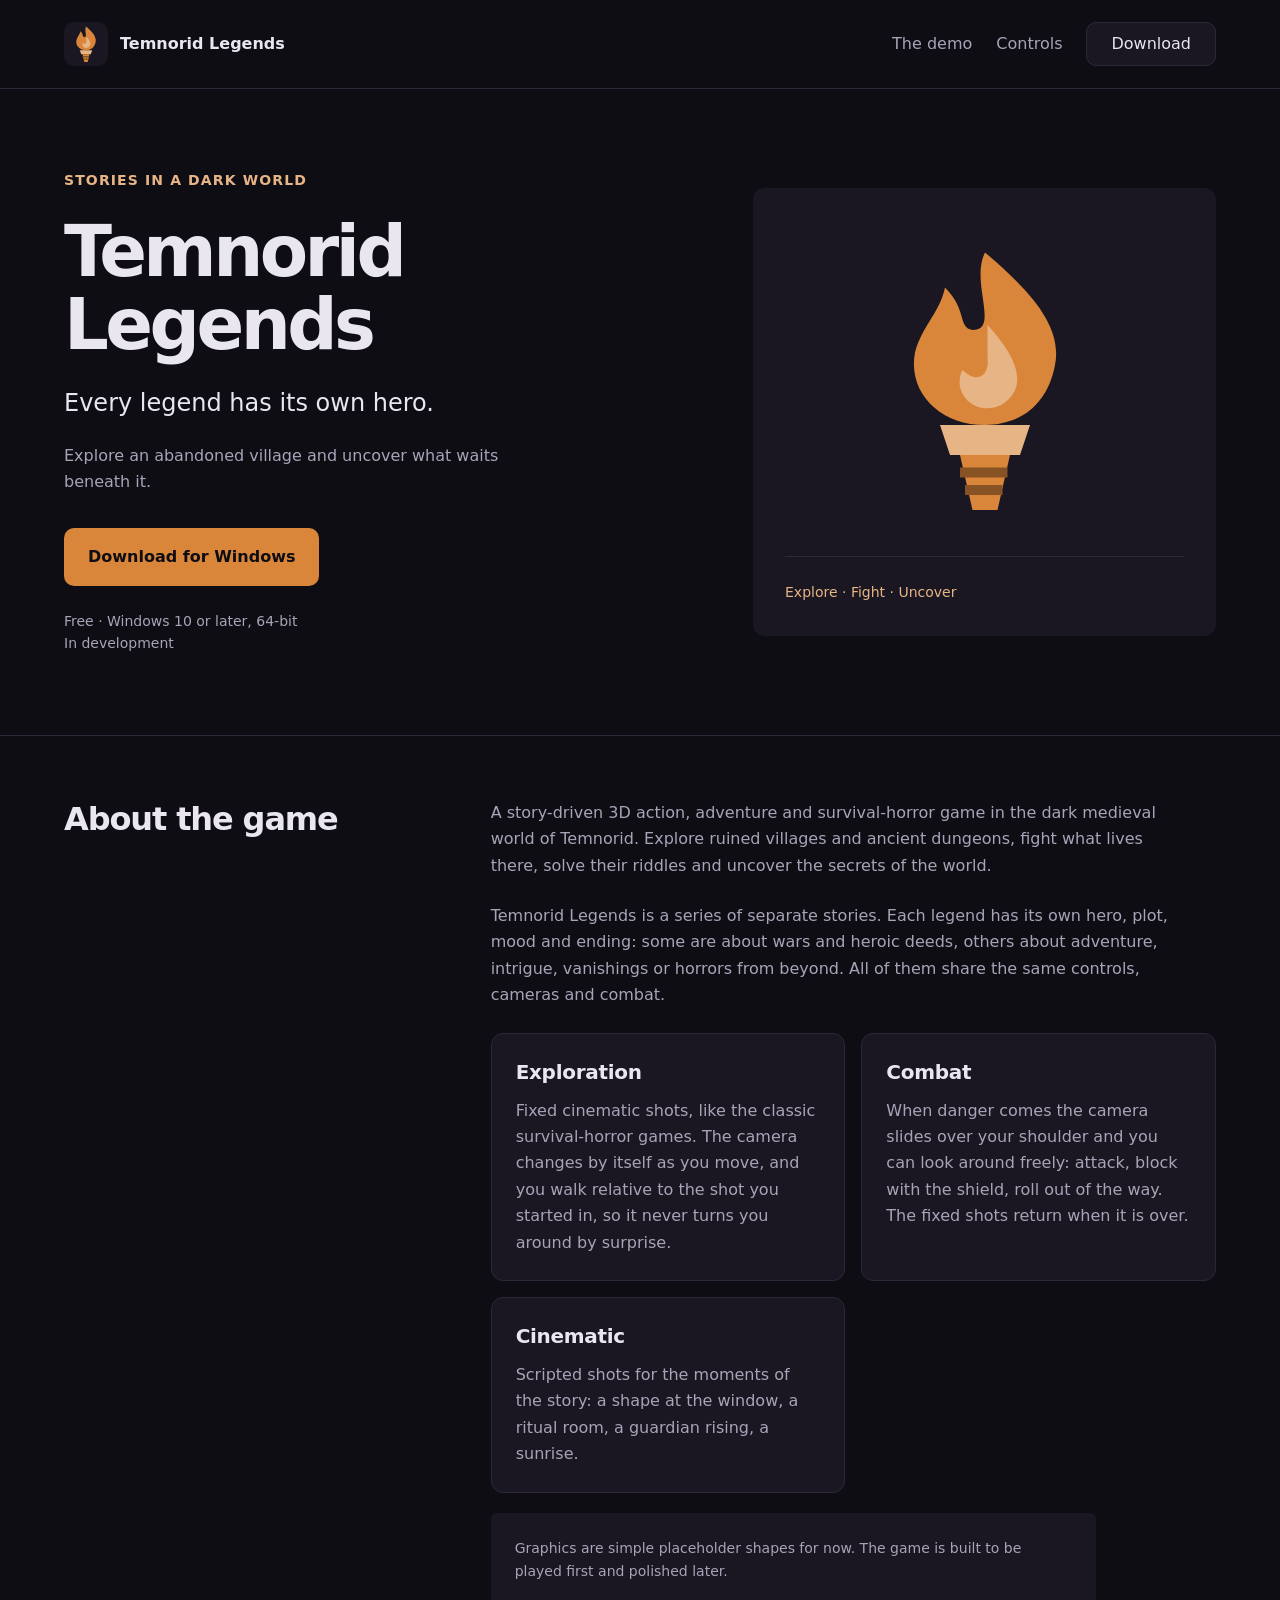
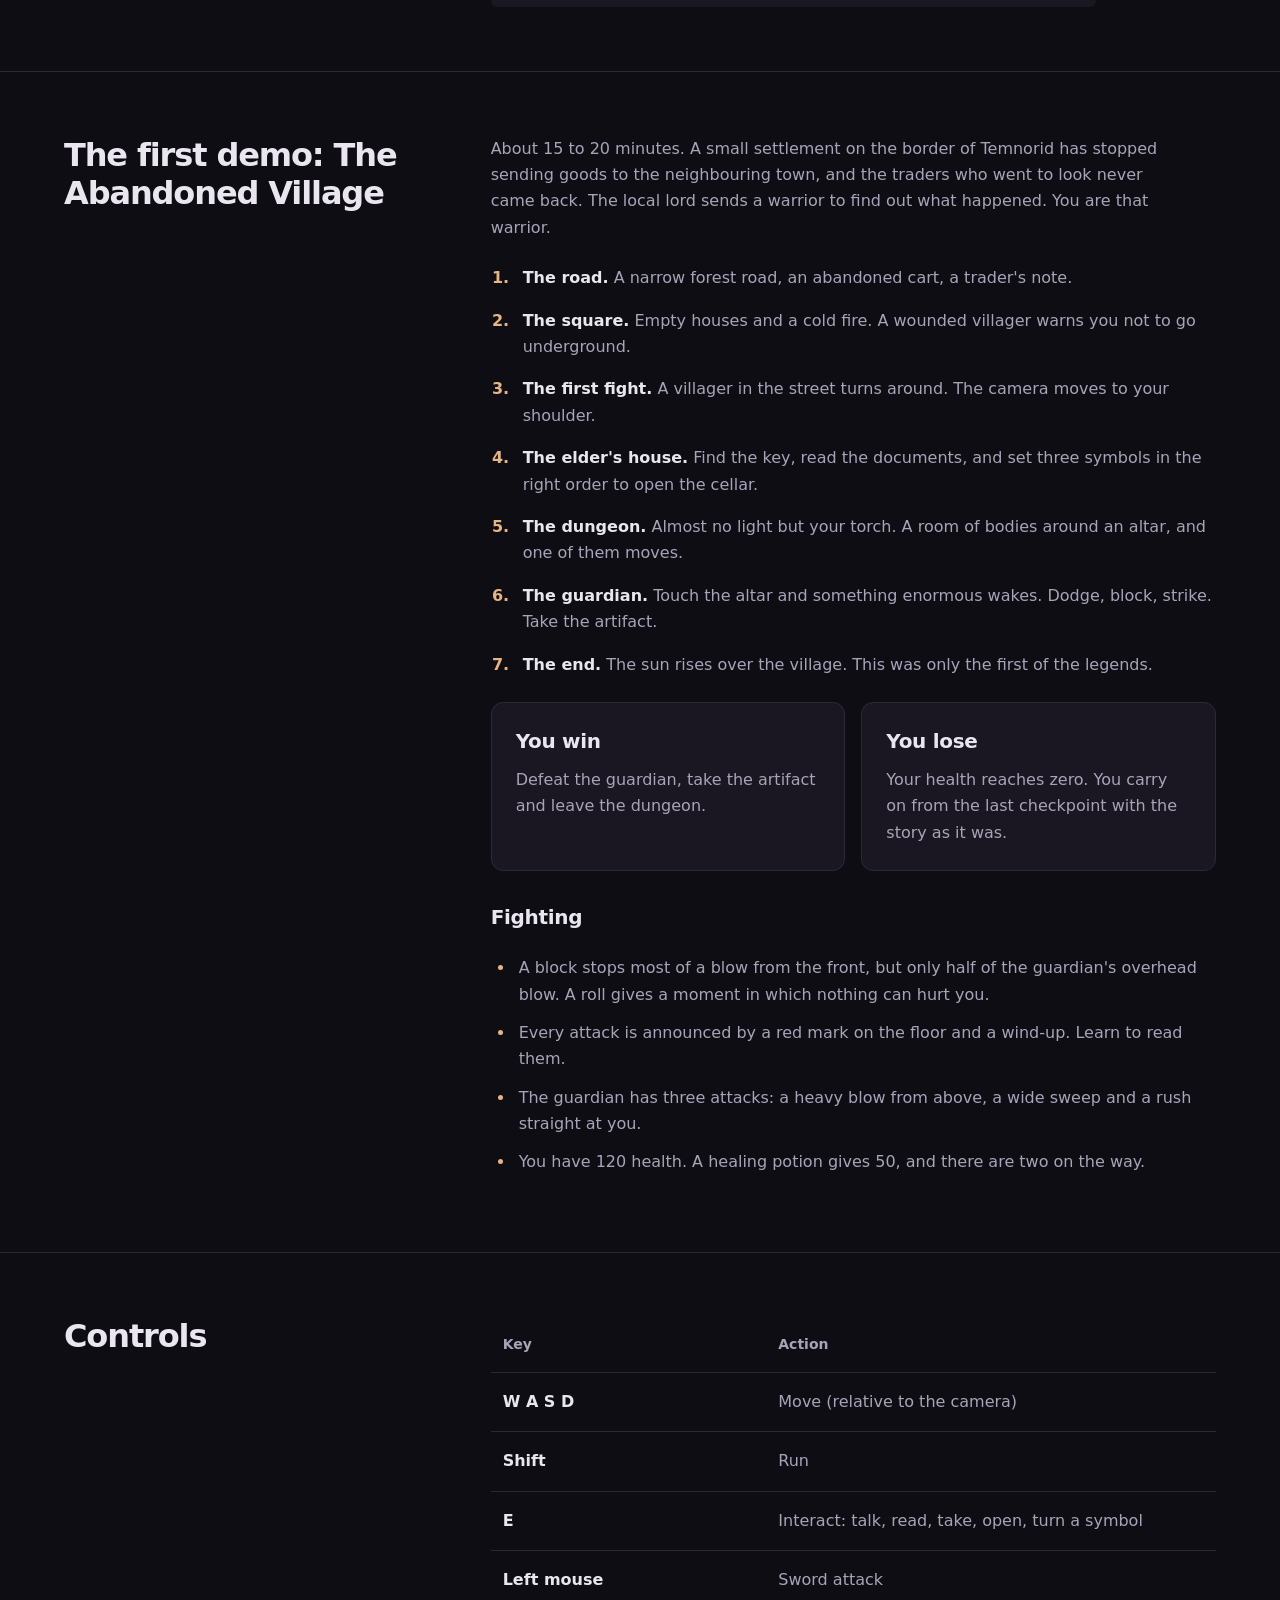
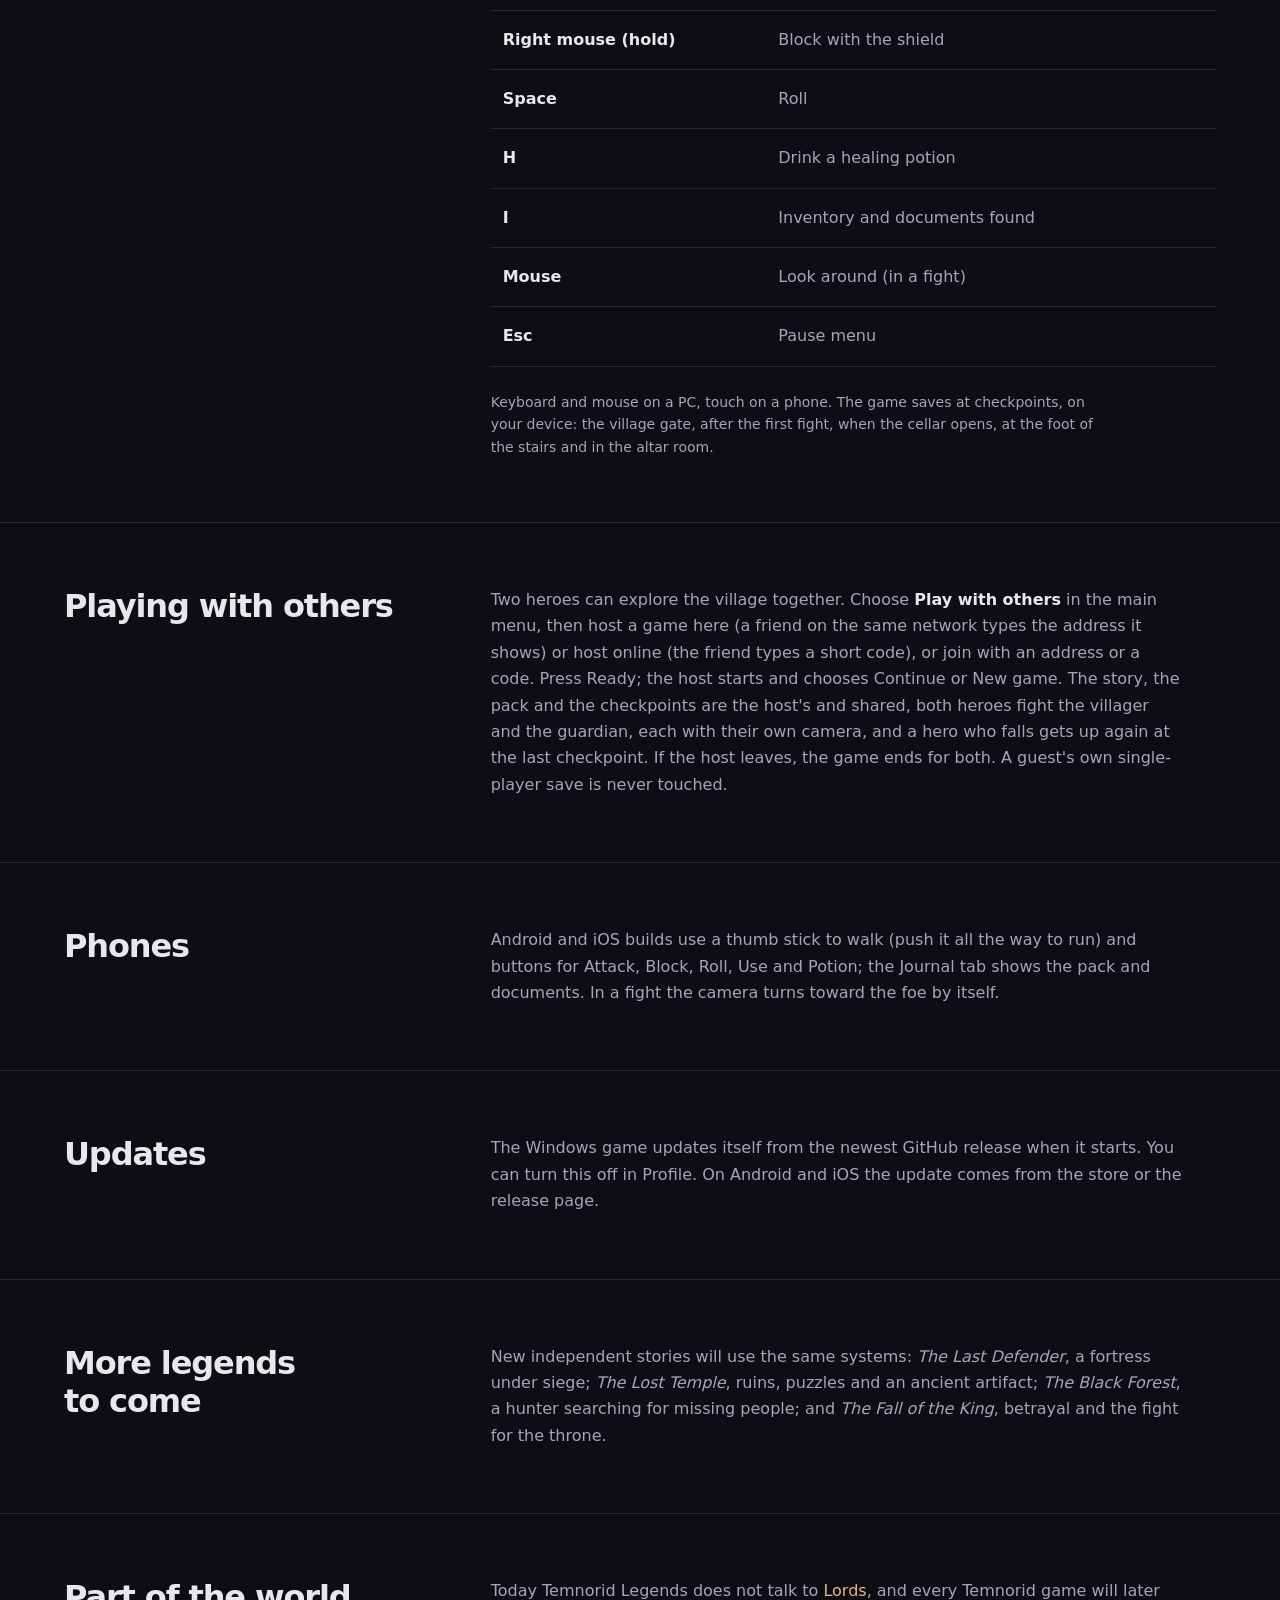
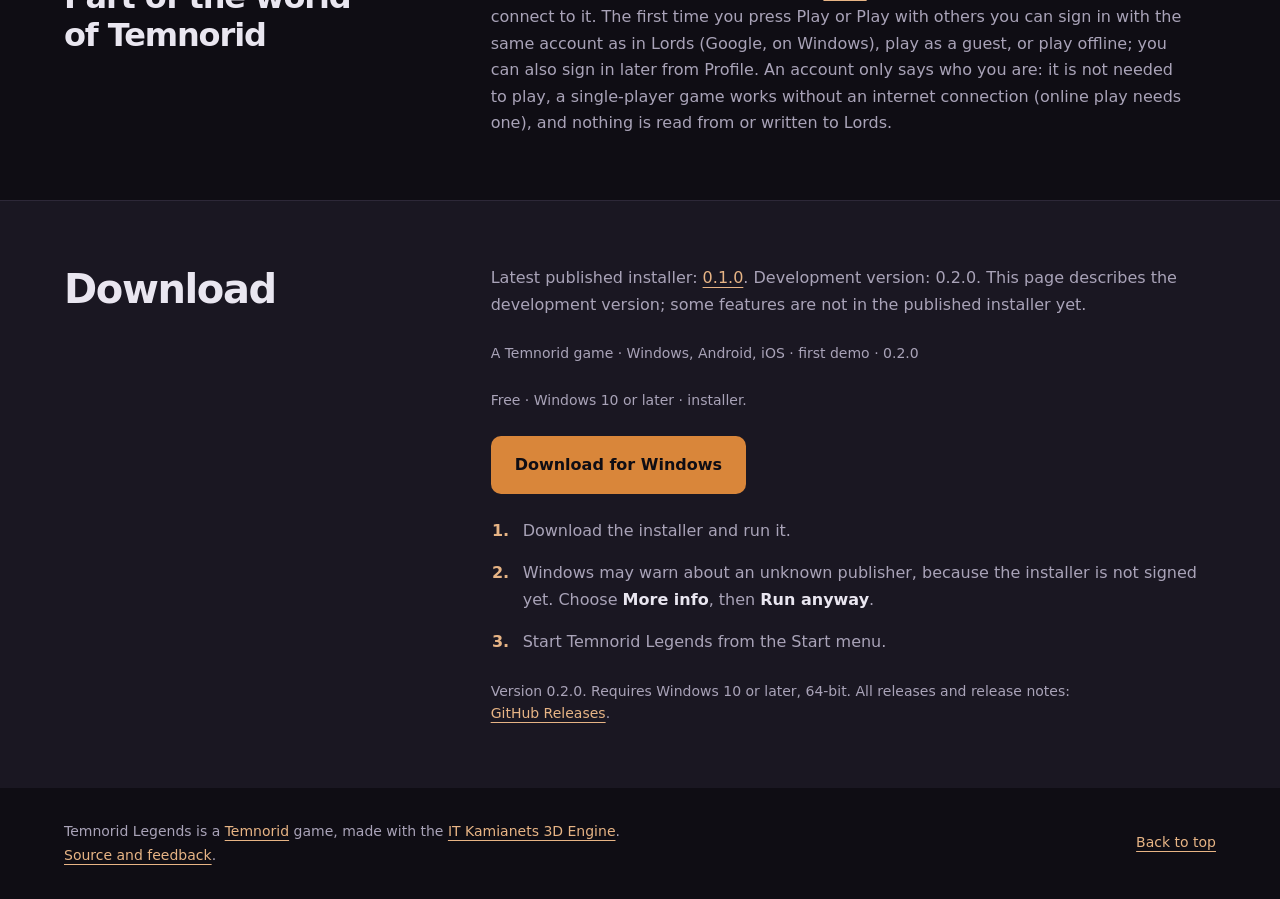
==== commit ddc2fefb: "Improve legends website SEO, branding and responsive design" ====
--- a/docs/index.html
+++ b/docs/index.html
@@ -4,57 +4,95 @@
 	<meta charset="utf-8">
 	<meta name="viewport" content="width=device-width, initial-scale=1">
 	<title>Temnorid Legends</title>
-	<meta name="description" content="Temnorid Legends: a story-driven 3D action, adventure and survival-horror game in the dark medieval world of Temnorid. The first demo, The Abandoned Village, sends a lone warrior to find out why a border settlement went silent.">
+	<meta name="description" content="Explore The Abandoned Village in Temnorid Legends. Follow clues, fight a guardian and uncover a dark medieval story, alone or with a friend.">
 	<link rel="canonical" href="https://legends.temnorid.com/">
+	<link rel="icon" href="/favicon.ico" sizes="16x16 32x32 48x48">
+	<link rel="icon" type="image/png" href="/favicon.png" sizes="48x48">
+	<link rel="icon" type="image/svg+xml" href="/favicon.svg" sizes="any">
+	<link rel="apple-touch-icon" href="/apple-touch-icon.png" sizes="180x180">
 	<meta property="og:type" content="website">
+	<meta property="og:site_name" content="Temnorid Legends">
 	<meta property="og:title" content="Temnorid Legends">
-	<meta property="og:description" content="Every legend has its own hero. The first demo: The Abandoned Village.">
+	<meta property="og:description" content="Explore The Abandoned Village in Temnorid Legends. Follow clues, fight a guardian and uncover a dark medieval story, alone or with a friend.">
 	<meta property="og:url" content="https://legends.temnorid.com/">
+	<meta property="og:locale" content="en_US">
+	<meta property="og:image" content="https://legends.temnorid.com/seo-image.png">
+	<meta property="og:image:type" content="image/png">
+	<meta property="og:image:width" content="1200">
+	<meta property="og:image:height" content="630">
+	<meta property="og:image:alt" content="Temnorid Legends — Explore · Fight · Uncover">
+	<meta name="twitter:card" content="summary_large_image">
+	<meta name="twitter:title" content="Temnorid Legends">
+	<meta name="twitter:description" content="Explore The Abandoned Village in Temnorid Legends. Follow clues, fight a guardian and uncover a dark medieval story, alone or with a friend.">
+	<meta name="twitter:image" content="https://legends.temnorid.com/seo-image.png">
+	<meta name="twitter:image:alt" content="Temnorid Legends — Explore · Fight · Uncover">
 	<meta name="theme-color" content="#0f0d14">
-	<style>
-		:root { --accent: #d9863a; --bg: #0f0d14; --panel: #1a1722; --line: #2d2838; --text: #e9e6f0; --muted: #a9a3b8; }
-		* { box-sizing: border-box; }
-		html { scroll-behavior: smooth; }
-		body { margin: 0; background: var(--bg); color: var(--text); font: 17px/1.65 system-ui, -apple-system, "Segoe UI", Roboto, sans-serif; }
-		a { color: var(--accent); }
-		.wrap { max-width: 880px; margin: 0 auto; padding: 0 20px; }
-		header.site { border-bottom: 1px solid var(--line); }
-		header.site .wrap { display: flex; align-items: center; justify-content: space-between; padding-top: 14px; padding-bottom: 14px; }
-		.brand { font-weight: 700; color: var(--text); text-decoration: none; letter-spacing: .02em; }
-		nav a { margin-left: 18px; color: var(--muted); text-decoration: none; font-size: 15px; }
-		nav a:hover { color: var(--text); }
-		.hero { padding: 72px 0 56px; border-bottom: 1px solid var(--line); background: radial-gradient(900px 300px at 50% -10%, color-mix(in srgb, var(--accent) 22%, transparent), transparent); }
-		.eyebrow { color: var(--accent); font-weight: 700; letter-spacing: .12em; text-transform: uppercase; font-size: 13px; margin: 0 0 10px; }
-		h1 { font-size: clamp(36px, 7vw, 60px); line-height: 1.08; margin: 0 0 12px; }
-		.tagline { font-size: 22px; color: var(--text); margin: 0 0 18px; }
-		.lead { color: var(--muted); max-width: 640px; margin: 0 0 28px; }
-		.btn { display: inline-block; background: var(--accent); color: #111; font-weight: 700; padding: 13px 24px; border-radius: 10px; text-decoration: none; }
-		.btn:hover { filter: brightness(1.1); }
-		.fine { color: var(--muted); font-size: 14px; margin: 14px 0 0; }
-		section { padding: 48px 0; border-bottom: 1px solid var(--line); }
-		h2 { font-size: 28px; margin: 0 0 16px; }
-		h3 { font-size: 18px; margin: 28px 0 8px; }
-		p { margin: 0 0 14px; }
-		ol, ul { padding-left: 22px; margin: 0 0 14px; }
-		li { margin-bottom: 8px; }
-		table { width: 100%; border-collapse: collapse; background: var(--panel); border-radius: 10px; overflow: hidden; }
-		th, td { text-align: left; padding: 10px 14px; border-bottom: 1px solid var(--line); vertical-align: top; }
-		th { color: var(--muted); font-weight: 600; font-size: 14px; }
-		tr:last-child td { border-bottom: 0; }
-		td:first-child { white-space: nowrap; font-weight: 600; }
-		.cards { display: grid; gap: 16px; grid-template-columns: repeat(auto-fit, minmax(240px, 1fr)); }
-		.card { background: var(--panel); border: 1px solid var(--line); border-radius: 12px; padding: 18px; }
-		.card h3 { margin-top: 0; }
-		.note { background: var(--panel); border-left: 3px solid var(--accent); padding: 14px 16px; border-radius: 6px; color: var(--muted); }
-		footer { padding: 32px 0 56px; color: var(--muted); font-size: 14px; }
-		:focus-visible { outline: 2px solid var(--accent); outline-offset: 3px; }
-		@media (max-width: 560px) { nav a:not(:last-child) { display: none; } }
-	</style>
+	<script type="application/ld+json">
+{
+  "@context": "https://schema.org",
+  "@graph": [
+    {
+      "@type": "WebSite",
+      "@id": "https://legends.temnorid.com/#website",
+      "name": "Temnorid Legends",
+      "url": "https://legends.temnorid.com/",
+      "inLanguage": "en",
+      "image": "https://legends.temnorid.com/seo-image.png",
+      "about": {
+        "@id": "https://legends.temnorid.com/#game"
+      }
+    },
+    {
+      "@type": "WebPage",
+      "@id": "https://legends.temnorid.com/#webpage",
+      "name": "Temnorid Legends",
+      "url": "https://legends.temnorid.com/",
+      "description": "Explore The Abandoned Village in Temnorid Legends. Follow clues, fight a guardian and uncover a dark medieval story, alone or with a friend.",
+      "isPartOf": {
+        "@id": "https://legends.temnorid.com/#website"
+      },
+      "about": {
+        "@id": "https://legends.temnorid.com/#game"
+      },
+      "primaryImageOfPage": {
+        "@type": "ImageObject",
+        "url": "https://legends.temnorid.com/seo-image.png",
+        "width": 1200,
+        "height": 630
+      }
+    },
+    {
+      "@type": "VideoGame",
+      "@id": "https://legends.temnorid.com/#game",
+      "name": "Temnorid Legends",
+      "url": "https://legends.temnorid.com/",
+      "description": "Explore The Abandoned Village in Temnorid Legends. Follow clues, fight a guardian and uncover a dark medieval story, alone or with a friend.",
+      "image": "https://legends.temnorid.com/seo-image.png",
+      "thumbnailUrl": "https://legends.temnorid.com/logo.png",
+      "genre": "Action adventure",
+      "gamePlatform": "Windows",
+      "operatingSystem": "Windows 10 or later, 64-bit",
+      "softwareVersion": "0.1.0",
+      "downloadUrl": "https://github.com/WebArtWork/legends.temnorid.com/releases/latest/download/Temnorid-Legends-Setup.exe",
+      "releaseNotes": "https://github.com/WebArtWork/legends.temnorid.com/releases/tag/v0.1.0",
+      "isAccessibleForFree": true,
+      "inLanguage": "en",
+      "publisher": {
+        "@type": "Organization",
+        "name": "Temnorid",
+        "url": "https://temnorid.com/"
+      }
+    }
+  ]
+}
+</script>
+	<link rel="stylesheet" href="./site.css">
 </head>
 <body>
+<a class="skip-link" href="#main">Skip to content</a>
 	<header class="site">
 		<div class="wrap">
-			<a class="brand" href="./">Temnorid Legends</a>
+			<a class="brand" href="./"><img src="./logo.svg" alt="" width="44" height="44">Temnorid Legends</a>
 			<nav aria-label="Main">
 				<a href="#demo">The demo</a>
 				<a href="#controls">Controls</a>
@@ -63,21 +101,17 @@
 		</div>
 	</header>
 
-	<main>
-		<div class="hero">
-			<div class="wrap">
-				<p class="eyebrow">A Temnorid game · Windows, Android, iOS · first demo · 0.2.0</p>
+	<main id="main" tabindex="-1">
+		<div class="hero"><div class="wrap hero-grid"><div class="hero-copy">
+				<p class="eyebrow">Stories in a dark world</p>
 				<h1>Temnorid Legends</h1>
 				<p class="tagline">Every legend has its own hero.</p>
-				<p class="lead">A story-driven 3D action, adventure and survival-horror game in the dark medieval world of Temnorid. Explore ruined villages and ancient dungeons, fight what lives there, solve their riddles and uncover the secrets of the world.</p>
+				<p class="lead">Explore an abandoned village and uncover what waits beneath it.</p>
 				<a class="btn" href="https://github.com/WebArtWork/legends.temnorid.com/releases/latest/download/Temnorid-Legends-Setup.exe">Download for Windows</a>
-				<p class="fine">Free · Windows 10 or later · installer. The installer may not be published yet.</p>
-			</div>
-		</div>
-
-		<section id="about">
-			<div class="wrap">
-				<h2>About the game</h2>
+				<p class="fine">Free · Windows 10 or later, 64-bit<br>In development</p>
+			</div><figure class="brand-art"><img src="./logo.svg" alt="" width="1024" height="1024"><figcaption>Explore · Fight · Uncover</figcaption></figure></div></div>
+
+		<section id="about" aria-labelledby="about-title"><div class="wrap section-grid"><div class="section-intro"><h2 id="about-title">About the game</h2></div><div class="section-body"><p>A story-driven 3D action, adventure and survival-horror game in the dark medieval world of Temnorid. Explore ruined villages and ancient dungeons, fight what lives there, solve their riddles and uncover the secrets of the world.</p>
 				<p>Temnorid Legends is a series of separate stories. Each legend has its own hero, plot, mood and ending: some are about wars and heroic deeds, others about adventure, intrigue, vanishings or horrors from beyond. All of them share the same controls, cameras and combat.</p>
 				<div class="cards">
 					<div class="card"><h3>Exploration</h3><p>Fixed cinematic shots, like the classic survival-horror games. The camera changes by itself as you move, and you walk relative to the shot you started in, so it never turns you around by surprise.</p></div>
@@ -85,12 +119,9 @@
 					<div class="card"><h3>Cinematic</h3><p>Scripted shots for the moments of the story: a shape at the window, a ritual room, a guardian rising, a sunrise.</p></div>
 				</div>
 				<p class="note" style="margin-top:20px">Graphics are simple placeholder shapes for now. The game is built to be played first and polished later.</p>
-			</div>
-		</section>
-
-		<section id="demo">
-			<div class="wrap">
-				<h2>The first demo: The Abandoned Village</h2>
+			</div></div></section>
+
+		<section id="demo" aria-labelledby="demo-title"><div class="wrap section-grid"><div class="section-intro"><h2 id="demo-title">The first demo: The Abandoned Village</h2></div><div class="section-body">
 				<p>About 15 to 20 minutes. A small settlement on the border of Temnorid has stopped sending goods to the neighbouring town, and the traders who went to look never came back. The local lord sends a warrior to find out what happened. You are that warrior.</p>
 				<ol>
 					<li><strong>The road.</strong> A narrow forest road, an abandoned cart, a trader's note.</li>
@@ -112,14 +143,11 @@
 					<li>The guardian has three attacks: a heavy blow from above, a wide sweep and a rush straight at you.</li>
 					<li>You have 120 health. A healing potion gives 50, and there are two on the way.</li>
 				</ul>
-			</div>
-		</section>
-
-		<section id="controls">
-			<div class="wrap">
-				<h2>Controls</h2>
+			</div></div></section>
+
+		<section id="controls" aria-labelledby="controls-title"><div class="wrap section-grid"><div class="section-intro"><h2 id="controls-title">Controls</h2></div><div class="section-body">
 				<table>
-					<thead><tr><th>Key</th><th>Action</th></tr></thead>
+					<thead><tr><th scope="col">Key</th><th scope="col">Action</th></tr></thead>
 					<tbody>
 						<tr><td>W A S D</td><td>Move (relative to the camera)</td></tr>
 						<tr><td>Shift</td><td>Run</td></tr>
@@ -134,62 +162,43 @@
 					</tbody>
 				</table>
 				<p class="fine">Keyboard and mouse on a PC, touch on a phone. The game saves at checkpoints, on your device: the village gate, after the first fight, when the cellar opens, at the foot of the stairs and in the altar room.</p>
-			</div>
-		</section>
-
-		<section id="others">
-			<div class="wrap">
-				<h2>Playing with others</h2>
+			</div></div></section>
+
+		<section id="others" aria-labelledby="others-title"><div class="wrap section-grid"><div class="section-intro"><h2 id="others-title">Playing with others</h2></div><div class="section-body">
 				<p>Two heroes can explore the village together. Choose <strong>Play with others</strong> in the main menu, then host a game here (a friend on the same network types the address it shows) or host online (the friend types a short code), or join with an address or a code. Press Ready; the host starts and chooses Continue or New game. The story, the pack and the checkpoints are the host's and shared, both heroes fight the villager and the guardian, each with their own camera, and a hero who falls gets up again at the last checkpoint. If the host leaves, the game ends for both. A guest's own single-player save is never touched.</p>
-			</div>
-		</section>
-
-		<section id="phones">
-			<div class="wrap">
-				<h2>Phones</h2>
+			</div></div></section>
+
+		<section id="phones" aria-labelledby="phones-title"><div class="wrap section-grid"><div class="section-intro"><h2 id="phones-title">Phones</h2></div><div class="section-body">
 				<p>Android and iOS builds use a thumb stick to walk (push it all the way to run) and buttons for Attack, Block, Roll, Use and Potion; the Journal tab shows the pack and documents. In a fight the camera turns toward the foe by itself.</p>
-			</div>
-		</section>
-
-		<section id="updates">
-			<div class="wrap">
-				<h2>Updates</h2>
+			</div></div></section>
+
+		<section id="updates" aria-labelledby="updates-title"><div class="wrap section-grid"><div class="section-intro"><h2 id="updates-title">Updates</h2></div><div class="section-body">
 				<p>The Windows game updates itself from the newest GitHub release when it starts. You can turn this off in Profile. On Android and iOS the update comes from the store or the release page.</p>
-			</div>
-		</section>
-
-		<section id="next">
-			<div class="wrap">
-				<h2>More legends to come</h2>
+			</div></div></section>
+
+		<section id="next" aria-labelledby="next-title"><div class="wrap section-grid"><div class="section-intro"><h2 id="next-title">More legends to come</h2></div><div class="section-body">
 				<p>New independent stories will use the same systems: <em>The Last Defender</em>, a fortress under siege; <em>The Lost Temple</em>, ruins, puzzles and an ancient artifact; <em>The Black Forest</em>, a hunter searching for missing people; and <em>The Fall of the King</em>, betrayal and the fight for the throne.</p>
-			</div>
-		</section>
-
-		<section id="lords">
-			<div class="wrap">
-				<h2>Part of the world of Temnorid</h2>
+			</div></div></section>
+
+		<section id="lords" aria-labelledby="lords-title"><div class="wrap section-grid"><div class="section-intro"><h2 id="lords-title">Part of the world of Temnorid</h2></div><div class="section-body">
 				<p>Today Temnorid Legends does not talk to <a href="https://lords.temnorid.com">Lords</a>, and every Temnorid game will later connect to it. The first time you press Play or Play with others you can sign in with the same account as in Lords (Google, on Windows), play as a guest, or play offline; you can also sign in later from Profile. An account only says who you are: it is not needed to play, a single-player game works without an internet connection (online play needs one), and nothing is read from or written to Lords.</p>
-			</div>
-		</section>
-
-		<section id="download">
-			<div class="wrap">
-				<h2>Download</h2>
-				<p><a class="btn" href="https://github.com/WebArtWork/legends.temnorid.com/releases/latest/download/Temnorid-Legends-Setup.exe">Download Temnorid-Legends-Setup.exe</a></p>
+			</div></div></section>
+
+		<section id="download" aria-labelledby="download-title"><div class="wrap section-grid"><div class="section-intro"><h2 id="download-title">Download</h2></div><div class="section-body"><p class="release-status">Latest published installer: <a href="https://github.com/WebArtWork/legends.temnorid.com/releases/tag/v0.1.0">0.1.0</a>. Development version: 0.2.0. This page describes the development version; some features are not in the published installer yet.</p><p class="release-meta">A Temnorid game · Windows, Android, iOS · first demo · 0.2.0</p><p class="fine">Free · Windows 10 or later · installer. </p>
+				<p><a class="btn" href="https://github.com/WebArtWork/legends.temnorid.com/releases/latest/download/Temnorid-Legends-Setup.exe">Download for Windows</a></p>
 				<ol>
 					<li>Download the installer and run it.</li>
 					<li>Windows may warn about an unknown publisher, because the installer is not signed yet. Choose <strong>More info</strong>, then <strong>Run anyway</strong>.</li>
 					<li>Start Temnorid Legends from the Start menu.</li>
 				</ol>
 				<p class="fine">Version 0.2.0. Requires Windows 10 or later, 64-bit. All releases and release notes: <a href="https://github.com/WebArtWork/legends.temnorid.com/releases">GitHub Releases</a>.</p>
-			</div>
-		</section>
+			</div></div></section>
 	</main>
 
 	<footer>
 		<div class="wrap">
 			<p>Temnorid Legends is a <a href="https://temnorid.com">Temnorid</a> game, made with the <a href="https://3d.itkamianets.com">IT Kamianets 3D Engine</a>. <a href="https://github.com/WebArtWork/legends.temnorid.com">Source and feedback</a>.</p>
-		</div>
+		<a class="back-top" href="#main">Back to top</a></div>
 	</footer>
 </body>
 </html>
--- a/docs/site.css
+++ b/docs/site.css
@@ -0,0 +1,89 @@
+:root { --accent: #d9863a; --bg: #0f0d14; --panel: #1a1722; --line: #2d2838; --text: #e9e6f0; --muted: #a9a3b8; --accent-soft: #e7b485; --button-text: #0f0d14; }
+
+:root { color-scheme: dark; --radius: .75rem; }
+* { box-sizing: border-box; }
+html { scroll-padding-top: 7rem; }
+body { margin: 0; background: var(--bg); color: var(--text); font: 1rem/1.65 system-ui,-apple-system,"Segoe UI",Roboto,sans-serif; }
+a { color: var(--accent-soft); text-underline-offset: .25rem; }
+a:hover { color: var(--text); }
+:focus-visible { outline: .125rem solid var(--accent-soft); outline-offset: .25rem; }
+::selection { background: var(--accent); color: var(--button-text); }
+.wrap { width: min(100% - 3rem,72rem); margin-inline: auto; }
+.skip-link { position: absolute; top: -6rem; left: 1.5rem; z-index: 4; background: var(--accent); color: var(--button-text); padding: .75rem 1.5rem; border-radius: .625rem; }
+.skip-link:focus { top: 1rem; }
+header.site { position: sticky; top: 0; z-index: 2; background: var(--bg); border-bottom: .0625rem solid var(--line); }
+header.site .wrap { display: flex; align-items: center; justify-content: space-between; min-height: 5.5rem; gap: 1.5rem; }
+.brand { display: inline-flex; align-items: center; gap: .75rem; font-weight: 700; text-decoration: none; color: var(--text); min-height: 2.75rem; }
+.brand img { width: 2.75rem; height: 2.75rem; border-radius: .625rem; flex: none; }
+nav { display: flex; align-items: center; gap: 1.5rem; }
+nav a { display: inline-flex; align-items: center; justify-content: center; min-height: 2.75rem; text-decoration: none; color: var(--muted); }
+nav a:last-child { border: .0625rem solid var(--line); border-radius: .625rem; background: var(--panel); color: var(--text); padding-inline: 1.5rem; }
+nav a:last-child:hover { border-color: var(--accent); }
+h1,h2,h3,p,figure { margin: 0; }
+h1,h2,h3 { text-wrap: balance; }
+.hero { padding-block: 5rem; }
+.hero-grid { display: grid; grid-template-columns: minmax(0,1.35fr) minmax(0,1fr); align-items: center; gap: 4rem; }
+.eyebrow { color: var(--accent-soft); font-size: .875rem; font-weight: 600; letter-spacing: .08em; text-transform: uppercase; margin-bottom: 1.5rem; }
+h1 { font-size: clamp(3rem,5.5vw,5rem); line-height: 1.04; letter-spacing: -.05em; font-weight: 700; }
+.tagline { font-size: 1.5rem; line-height: 1.35; margin-top: 1.5rem; max-width: 30ch; }
+.lead { color: var(--muted); max-width: 48ch; margin-top: 1.5rem; }
+.hero .btn { margin-top: 2rem; }
+.btn { display: inline-flex; align-items: center; justify-content: center; min-height: 3.5rem; padding: 1rem 1.5rem; border-radius: .625rem; background: var(--accent); color: var(--button-text); font-weight: 700; text-decoration: none; text-align: center; max-width: 100%; overflow-wrap: anywhere; }
+.btn:hover { background: var(--accent-soft); color: var(--bg); }
+.fine { font-size: .875rem; color: var(--muted); line-height: 1.6; }
+.hero .fine { margin-top: 1.5rem; }
+.brand-art { background: var(--panel); padding: 2rem; border-radius: var(--radius); }
+.brand-art img { display: block; width: 100%; max-width: 20rem; height: auto; margin-inline: auto; }
+.brand-art figcaption { font-size: .875rem; color: var(--accent-soft); border-top: .0625rem solid var(--line); padding-top: 1.5rem; margin-top: 1rem; }
+section { padding-block: 4rem; border-top: .0625rem solid var(--line); }
+.section-grid { display: grid; grid-template-columns: minmax(0,1fr) minmax(0,2fr); gap: 4rem; align-items: start; }
+h2 { font-size: 2rem; line-height: 1.2; letter-spacing: -.035em; }
+h3 { font-size: 1.25rem; line-height: 1.4; font-weight: 600; letter-spacing: -.015em; }
+.section-body { min-width: 0; }
+.section-body > * + * { margin-top: 1.5rem; }
+.section-body > h3 { margin-top: 2rem; }
+.section-body p { max-width: 68ch; color: var(--muted); }
+.section-body strong { color: var(--text); font-weight: 600; }
+ol,ul { padding-left: 1.5rem; margin: 0; color: var(--muted); }
+li { padding-left: .25rem; margin-bottom: .75rem; }
+li::marker { color: var(--accent-soft); font-weight: 600; }
+ol li { padding-left: .5rem; margin-bottom: 1rem; }
+.cards { display: grid; grid-template-columns: repeat(auto-fit,minmax(min(100%,15rem),1fr)); gap: 1rem; }
+.card { display: flex; flex-direction: column; padding: 1.5rem; background: var(--panel); border: .0625rem solid var(--line); border-radius: var(--radius); }
+.card p { flex: 1; margin-top: .75rem; }
+.note { background: var(--panel); padding: 1.5rem; border-radius: .375rem; font-size: .875rem; }
+table { width: 100%; border-collapse: collapse; text-align: left; }
+caption { color: var(--muted); font-size: .875rem; text-align: left; margin-bottom: 1rem; }
+th,td { padding: 1rem .75rem; border-bottom: .0625rem solid var(--line); vertical-align: top; overflow-wrap: anywhere; }
+thead th { color: var(--muted); font-weight: 600; font-size: .875rem; }
+td { color: var(--muted); }
+td:first-child { color: var(--text); font-weight: 600; width: 38%; }
+.shot { background: var(--panel); padding: 1.5rem; border-radius: var(--radius); color: var(--muted); font-size: .875rem; }
+.release-meta { color: var(--accent-soft); font-size: .875rem; }
+#download { background: var(--panel); }
+#download .section-intro h2 { font-size: 2.5rem; }
+footer { color: var(--muted); font-size: .875rem; padding-block: 2rem; }
+footer .wrap { display: flex; flex-wrap: wrap; justify-content: space-between; align-items: start; gap: 1.5rem; }
+footer p { max-width: 68ch; }
+.back-top { display: inline-flex; align-items: center; min-height: 2.75rem; }
+@media (max-width:900px) { .hero-grid,.section-grid { gap: 2rem; } .brand-art { padding: 1.5rem; } nav { gap: 1rem; } }
+@media (max-width:700px) {
+ html { scroll-padding-top: 1.5rem; }
+ header.site { position: relative; }
+ header.site .wrap { flex-wrap: wrap; gap: 0; padding-top: 1rem; }
+ .brand { padding-bottom: .75rem; }
+ nav { width: 100%; flex-wrap: wrap; justify-content: space-between; gap: .5rem; border-top: .0625rem solid var(--line); padding-block: .5rem; }
+ nav a { flex: 1; padding-inline: .25rem; text-align: center; }
+ nav:has(a:nth-child(4)) { display: grid; grid-template-columns: repeat(2,minmax(0,1fr)); gap: .25rem .75rem; }
+ nav a:last-child { padding-inline: .75rem; }
+ .hero { padding-block: 3rem; }
+ .hero-grid,.section-grid { grid-template-columns: minmax(0,1fr); gap: 2rem; }
+ h1 { font-size: clamp(2.75rem,11vw,4rem); }
+ .hero .btn { display: flex; width: 100%; }
+ .brand-art img { max-width: 12rem; }
+ section { padding-block: 3rem; }
+ .cards { grid-template-columns: minmax(0,1fr); }
+ th,td { padding: .75rem .5rem; }
+ footer .wrap { flex-direction: column; }
+}
+@media (prefers-reduced-motion:no-preference) { html { scroll-behavior: smooth; } }
